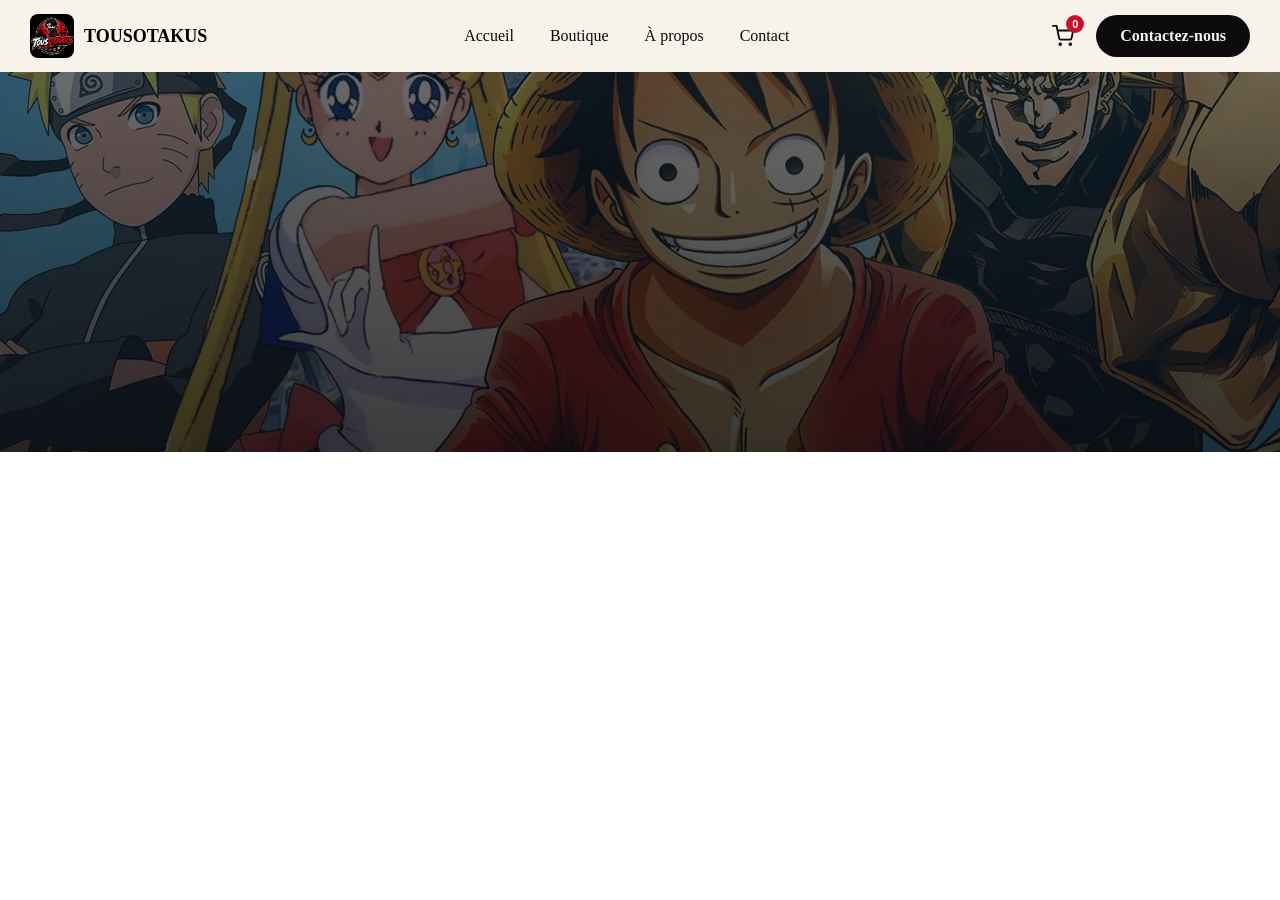
==== apropos.html @ 7cce3ccb "modifications sur les pages accueil, boutique et ajout d'effets sur toutes les pages" ====
<!DOCTYPE html>
<html lang="en">
<head>
    <meta charset="UTF-8">
    <meta name="viewport" content="width=device-width, initial-scale=1.0">
    <link rel="stylesheet" href="./styles/styles.css">
    <title>A propos</title>
</head>
<body>
    <header>
        <div class="nav-wrap">
            <div class="logo">
                <img src="./images/logo.jpeg " alt="TOUSOTAKUS" class="logo-img">
                <span class="logo-text">TOUSOTAKUS</span>
            </div>

            <nav>
                <ul>
                    <li><a href="./index.html">Accueil</a></li>
                    <li><a href="./boutique.html">Boutique</a></li>
                    <li><a href="./apropos.html">À propos</a></li>
                    <li><a href="./contact.html">Contact</a></li>
                </ul>
            </nav>

            <div class="nav-actions">
                <button class="cart-btn" onclick="toggleCart(true)">
                    <svg xmlns="http://www.w3.org/2000/svg" width="22" height="22" viewBox="0 0 24 24" fill="none" stroke="currentColor" stroke-width="2" stroke-linecap="round" stroke-linejoin="round">
                        <circle cx="9" cy="21" r="1"></circle>
                        <circle cx="20" cy="21" r="1"></circle>
                        <path d="M1 1h4l2.68 13.39a2 2 0 0 0 2 1.61h9.72a2 2 0 0 0 2-1.61L23 6H6"></path>
                    </svg>
                    <span class="cart-count">0</span>
                </button>
                <a href="#contact" class="cta-btn">Contactez-nous</a>
            </div>
            <!-- Panier -->
            <div class="overlay" id="overlay" onclick="toggleCart(false)"></div>
                <div class="cart-panel" id="cart-panel">
                    <div class="cart-head">
                        <h3>Ta sélection</h3>
                        <button class="cart-close" onclick="toggleCart(false)">✕</button>
                    </div>
                <div class="cart-items" id="cart-items"></div>
                <div class="cart-foot">
                    <div class="cart-total"><span>Total</span><span id="cart-total">0 FCFA</span></div>
                    <a class="btn" id="wa-checkout" href="#" target="_blank">Commander via WhatsApp</a>
                </div>
            </div>
        </div>
    </header>

    <!-- header-->
     <section class="page-hero" id="apropos-hero">
        <div class="page-hero-overlay"></div>
        <div class="page-hero-content reveal">
            <span class="page-hero-tag reveal-group">Notre Histoire</span>
            <h1>L'esprit TOUSOTAKUS</h1>
            <p>Une passion pour l'univers otaku, transformée en une sélection pensée pour les vrais fans.</p>
        </div>
    </section>


</body>
</html>
---- styles/styles.css ----
*{
    margin: 0;
    padding: 0;
    box-sizing: border-box;
}

header{
  position:sticky;
  top:0;
  z-index:100;
  background:#f7f3ea;      /* couleur de fond du header, ajuste si tu veux une autre teinte */
}

.nav-wrap{
  display:flex;
  align-items:center;
  justify-content:space-between;
  padding:14px 30px;
  
}

.logo{
  display:flex;
  align-items:center;
  gap:10px;
}
.logo-img{
  width:44px;
  height:44px;
  border-radius:8px;
  object-fit:cover;
}
.logo-text{
  font-weight:700;
  font-size:18px;
}

nav ul{
  list-style:none;
  display:flex;
  gap:36px;
}

nav a{
  position:relative;
  color:#0b0b0d;         /* couleur normale du texte */
  text-decoration:none;
  padding-bottom:4px;
  transition:color 0.25s ease;   /* pour que le changement de couleur soit fluide aussi */
}

nav a::after{
  content:'';
  position:absolute;
  left:0;
  bottom:0;
  height:2px;
  width:0;                       /* trait invisible au départ */
  background:#c8102e;            /* rouge */
  transition:width 0.25s ease;   /* c'est CETTE ligne qui fait "pousser" le trait */
}

nav a:hover{
  color:#c8102e;                 /* le texte devient rouge au survol */
}

nav a:hover::after{
  width:100%;                    /* le trait prend toute la largeur au survol */
}

.nav-actions{
  display:flex;
  align-items:center;
  gap:16px;         /* espace entre le panier et le bouton CTA */
}

.cart-btn{
  position:relative;
  background:none;
  border:none;
  cursor:pointer;
  padding:6px;
  color:#0b0b0d;              /* couleur de l'icône = couleur du texte normal */
  display:flex;
  align-items:center;
  transition:color 0.25s ease;
}
.cart-btn:hover{
  color:#c8102e;               /* même logique que le menu : rouge au survol */
}

.cart-count{
  position:absolute;
  top:-4px;
  right:-4px;
  background:#c8102e;      /* rouge, pour que le compteur ressorte bien */
  color:#f7f3ea;
  font-size:11px;
  font-weight:700;
  width:18px;
  height:18px;
  border-radius:50%;
  display:flex;
  align-items:center;
  justify-content:center;
}

/* panier */
.overlay{
  position:fixed; inset:0; background:rgba(11,11,13,0.6); z-index:200;
  opacity:0; pointer-events:none; transition:.25s;
}
.overlay.open{ opacity:1; pointer-events:auto; }

.cart-panel{
  position:fixed; top:0; right:0; height:100%; width:380px; max-width:90vw;
  background:#f7f3ea; z-index:201; border-left:3px solid #c8102e;
  transform:translateX(100%); transition:.3s; display:flex; flex-direction:column;
}
.cart-panel.open{ transform:translateX(0); }

.cart-head{
  padding:20px; border-bottom:2px solid #0b0b0d;
  display:flex; justify-content:space-between; align-items:center;
}
.cart-head h3{ font-family:'Anton', sans-serif; font-size:20px; }
.cart-close{ background:none; border:none; font-size:24px; cursor:pointer; }

.cart-items{ flex:1; overflow-y:auto; padding:14px 20px; }

.cart-item{
  display:flex; justify-content:space-between; align-items:center;
  padding:12px 0; border-bottom:1px solid #e4ddca; gap:10px;
}
.ci-name{ font-size:14px; font-weight:700; text-transform:uppercase; }
.ci-price{ font-family:'Space Mono', monospace; font-size:12px; color:#5a564c; }
.ci-qty{ display:flex; align-items:center; gap:8px; }
.ci-qty button{
  width:24px; height:24px; border:1px solid #0b0b0d; background:#f7f3ea; cursor:pointer;
}

.cart-empty{ text-align:center; color:#5a564c; padding:40px 10px; font-size:14px; }

.cart-foot{ padding:20px; border-top:2px solid #0b0b0d; }
.cart-total{
  display:flex; justify-content:space-between; font-family:'Space Mono', monospace;
  font-weight:700; margin-bottom:16px; font-size:16px;
}
.cart-foot .btn{
  width:100%; text-align:center; display:block;
  background:#c8102e; color:#f7f3ea; border:none; padding:14px; border-radius:30px;
  text-decoration:none; font-weight:700; text-transform:uppercase; font-size:13px;
  transition:background .25s;
}
.cart-foot .btn:hover{ background:#0b0b0d; }
.cart-foot .btn.disabled{ pointer-events:none; opacity:0.4; }

/* end panierv */

.cta-btn{
  background:#0b0b0d;
  color:#f7f3ea;
  padding:12px 24px;
  border-radius:30px;            /* pour la forme "pilule" comme ta référence */
  text-decoration:none;
  font-weight:600;
  transition:background 0.25s ease;
}
.cta-btn:hover{
  background:#c8102e;
}

/* hero */
.hero-slider{
  position:relative;
  height:600px;
  overflow:hidden;
}

.slide{
  position:absolute;
  inset:0;
  background-size:cover;
  background-position:center;
  display:flex;
  align-items:center;
  pointer-events:none;
  z-index:1;
  clip-path:polygon(0 0, 0 0, 0 100%, 0 100%);
  transition:clip-path 0.9s cubic-bezier(0.83, 0, 0.17, 1);
}

.slide.active{
  pointer-events:auto;
  z-index:2;
  clip-path:polygon(0 0, 100% 0, 100% 100%, 0 100%);
}

.slide-overlay{
  position:absolute;
  inset:0;
  background:linear-gradient(90deg, rgba(11,11,13,0.75) 0%, rgba(11,11,13,0.35) 60%, rgba(11,11,13,0.15) 100%);
  /* dégradé plus sombre à gauche (où est le texte) et plus léger à droite (pour voir l'image) */
}

.slide-content{
  position:relative;
  z-index:2;
  max-width:520px;
  padding:0 60px;
  color:#f7f3ea;                    /* texte blanc washi */
}

.slide-content h1{
  font-family:'Anton', sans-serif;
  font-size:clamp(38px, 6vw, 64px);
  margin-bottom:16px;
  text-transform:uppercase;
}

.slide-content p{
  font-size:16px;
  line-height:1.6;
  margin-bottom:28px;
  color:#e8e4d8;                    /* légèrement moins blanc pour hiérarchiser titre/texte */
}

.hero-btn{
  display:inline-block;
  border:2px solid #f7f3ea;
  color:#f7f3ea;
  background:transparent;
  padding:14px 30px;
  border-radius:30px;               /* pilule, comme ta référence */
  text-decoration:none;
  font-weight:700;
  text-transform:uppercase;
  font-size:13px;
  letter-spacing:1px;
  transition:background 0.3s ease, border-color 0.3s ease;
}

.hero-btn:hover{
  background:#c8102e;
  border-color:#c8102e;
}

.slide-dots{
  position:absolute;
  bottom:24px;
  left:60px;
  z-index:3;
  display:flex;
  gap:10px;
}

.dot{
  width:10px;
  height:10px;
  border-radius:50%;
  background:rgba(247,243,234,0.4);
  cursor:pointer;
  transition:background 0.3s ease, transform 0.3s ease;
}

.dot.active{
  background:#c8102e;
  transform:scale(1.3);
}

.hero-slider{
  position:relative;
  height:520px;
  overflow:hidden;
}

/* le flash rouge qui balaie au moment du changement */
.slash-flash{
  position:absolute;
  inset:0;
  z-index:5;
  background:linear-gradient(100deg, transparent 40%, #c8102e 50%, transparent 60%);
  transform:translateX(-100%);
  pointer-events:none;
  opacity:0;
}

.slash-flash.play{
  animation:slashMove 0.6s ease-out;
}

@keyframes slashMove{
  0%{ transform:translateX(-100%); opacity:1; }
  100%{ transform:translateX(100%); opacity:0; }
}

/* produits */
.shop-section{
  background:#f2efe6;              /* fond légèrement grisé/beige, distingue la section du blanc washi pur */
  padding:80px 40px;
}

.shop-header{
  text-align:center;
  margin-bottom:44px;
}

.shop-header h2{
  font-family:'Anton', sans-serif;
  font-size:clamp(32px, 5vw, 48px);
  text-transform:uppercase;
  color:#0b0b0d;
}

.product-grid{
  display:grid;
  grid-template-columns:repeat(4, 1fr);   /* 4 par ligne, donc 2 lignes pour 8 produits */
  gap:24px;
  max-width:1200px;
  margin:0 auto;
}

.product-card{
  background:#ffffff;
  border-radius:12px;
  overflow:hidden;
  box-shadow:0 2px 8px rgba(11,11,13,0.08);
  transition:box-shadow 0.3s ease;
}

.product-card:hover{
  box-shadow:0 8px 20px rgba(11,11,13,0.15);   /* légère ombre qui grandit au survol, effet "élévation" */
}

.product-img-wrap{
  overflow:hidden;                 /* indispensable : cache le débordement de l'image agrandie */
  aspect-ratio:1/1;
}

.product-img-wrap img{
  width:100%;
  height:100%;
  object-fit:cover;
  transition:transform 0.4s ease;
}

.product-card:hover .product-img-wrap img{
  transform:scale(1.08);           /* le zoom au survol que tu voulais */
}

.product-info{
  padding:18px 20px 22px;
}

.product-info h3{
  font-size:17px;
  font-weight:700;
  margin-bottom:6px;
  color:#0b0b0d;
}

.product-price{
  font-family:'Space Mono', monospace;
  font-weight:700;
  color:#0b0b0d;
  margin-bottom:8px;
}

.product-desc{
  font-size:13px;
  color:#6b675e;
  line-height:1.5;
  margin-bottom:16px;
}

.buy-btn{
  background:#c8102e;
  color:#f7f3ea;
  border:none;
  border-radius:30px;
  padding:11px 20px;
  font-weight:700;
  font-size:13px;
  cursor:pointer;
  transition:padding 0.3s ease, background 0.3s ease;   /* le "padding" qui change = l'élargissement */
}

.buy-btn:hover{
  padding:11px 32px;               /* le bouton s'élargit horizontalement au survol */
  background:#0b0b0d;              /* petit bonus : il s'assombrit aussi, pour renforcer l'effet interactif */
}

.shop-footer{
  text-align:center;
  margin-top:50px;
}

.see-all-btn{
  display:inline-flex;
  align-items:center;
  gap:8px;
  color:#0b0b0d;
  text-decoration:none;
  font-weight:700;
  text-transform:uppercase;
  font-size:14px;
  letter-spacing:1px;
  padding-bottom:4px;
  border-bottom:2px solid #0b0b0d;
  transition:color 0.3s ease, border-color 0.3s ease;
}

.see-all-btn:hover{
  color:#c8102e;
  border-color:#c8102e;
}

.arrow{
  display:inline-block;
  transition:transform 0.3s ease;   /* c'est cette ligne qui anime le déplacement de la flèche */
}

.see-all-btn:hover .arrow{
  transform:translateX(6px);        /* la flèche glisse vers la droite au survol */
}

@media(max-width:900px){
  .product-grid{
    grid-template-columns:repeat(2, 1fr);   /* passe à 2 par ligne sur mobile/tablette */
  }
}


/* a propos */
.about-section{
  background:#0b0b0d;
  padding:90px 40px;
}

.about-container{
  max-width:1100px;
  margin:0 auto;
  display:flex;
  align-items:center;
  gap:60px;
}

.about-img-wrap{
  flex:1;
  aspect-ratio:4/5;
  overflow:hidden;
  border-radius:12px;
}

.about-img-wrap img{
  width:100%;
  height:100%;
  object-fit:cover;
}

.about-text{
  flex:1;
}

.about-tag{
  font-family:'Space Mono', monospace;
  color:#c8102e;
  font-size:13px;
  letter-spacing:2px;
  text-transform:uppercase;
  display:block;
  margin-bottom:12px;
}

.about-text h2{
  font-family:'Anton', sans-serif;
  color:#f7f3ea;
  font-size:clamp(28px, 4vw, 42px);
  text-transform:uppercase;
  margin-bottom:20px;
}

.about-text p{
  color:#c9c3b3;
  font-size:15px;
  line-height:1.75;
  margin-bottom:28px;
}

.about-btn{
  display:inline-block;
  background:#c8102e;
  color:#f7f3ea;
  border:2px solid #c8102e;
  padding:13px 28px;
  border-radius:30px;
  text-decoration:none;
  font-weight:700;
  font-size:13px;
  text-transform:uppercase;
  letter-spacing:1px;
  transition:background 0.3s ease, color 0.3s ease;
}

.about-btn:hover{
  background:transparent;
  color:#c8102e;
}

.about-socials{
  display:flex;
  gap:20px;
  margin-top:36px;
  padding-top:28px;
  border-top:1px solid rgba(247,243,234,0.15);
}

@media(max-width:800px){
  .about-container{
    flex-direction:column;      /* passe en colonne (photo au-dessus, texte en dessous) sur mobile */
  }
}



/* packs cadeaux */
.packs-section{
    background:radial-gradient(circle at 25% 15%, #1c0a0d 0%, #0b0b0d 55%);
    padding:90px 0;
    overflow:hidden;             /* indispensable pour cacher le débordement du défilement */
    /* border-top:1px solid rgba(200,16,46,0.35); */
}

.packs-header{
  text-align:center;
  margin-bottom:50px;
  padding:0 40px;
}

.packs-tag{
  font-family:'Space Mono', monospace;
  color:#c8102e;
  font-size:13px;
  letter-spacing:2px;
  text-transform:uppercase;
  display:block;
  margin-bottom:10px;
}

.packs-header h2{
  font-family:'Anton', sans-serif;
  color:#f7f3ea;
  font-size:clamp(32px, 5vw, 48px);
  text-transform:uppercase;
}

.packs-track-wrap{
  width:100%;
  overflow:hidden;
}

.packs-track{
  display:flex;
  gap:26px;
  width:max-content;           /* laisse la piste s'étendre sur toute la largeur du contenu, sans retour à la ligne */
  animation:scrollPacks 25s linear infinite;
}

.packs-track:hover{
  animation-play-state:paused;  /* LA ligne qui arrête le défilement au survol */
}

@keyframes scrollPacks{
  0%{ transform:translateX(0); }
  100%{ transform:translateX(-50%); }   /* -50% car le contenu est dupliqué x2 : à mi-chemin, on est revenu visuellement au début */
}

.pack-card{
  position:relative;
  flex:0 0 300px;               /* largeur fixe, ne rétrécit jamais */
  background:#161616;
  border:2px solid #2a2a2a;
  border-radius:14px;
  overflow:hidden;
  transition:border-color 0.4s ease, box-shadow 0.4s ease, transform 0.4s ease;
}

.pack-card:hover{
  border-color:#c8102e;
  box-shadow:0 0 24px rgba(200,16,46,0.45);   /* l'effet "glow" rouge au survol */
  transform:translateY(-6px);                  /* la carte se soulève légèrement */
}

.pack-ribbon{
  position:absolute;
  top:14px;
  right:-32px;
  background:#c8102e;
  color:#f7f3ea;
  font-size:11px;
  font-weight:700;
  text-transform:uppercase;
  letter-spacing:1px;
  padding:5px 40px;
  transform:rotate(40deg);      /* effet ruban en diagonale, façon étiquette cadeau */
  z-index:2;
}

.pack-img-wrap{
  aspect-ratio:4/3;
  overflow:hidden;
}

.pack-img-wrap img{
  width:100%;
  height:100%;
  object-fit:cover;
  transition:transform 0.5s ease;
}

.pack-card:hover .pack-img-wrap img{
  transform:scale(1.05);
}

.pack-info{
  padding:20px;
}

.pack-info h3{
  color:#f7f3ea;
  font-size:18px;
  font-weight:700;
  margin-bottom:12px;
  text-transform:uppercase;
}

.pack-contents{
  list-style:none;
  margin-bottom:16px;
}

.pack-contents li{
  color:#a8a49a;
  font-size:13px;
  padding-left:16px;
  position:relative;
  margin-bottom:5px;
}

.pack-contents li::before{
  content:'✦';                  /* petite étoile au lieu d'une puce classique, plus "cadeau/anime" */
  position:absolute;
  left:0;
  color:#c8102e;
  font-size:11px;
}

.pack-price{
  font-family:'Space Mono', monospace;
  color:#f7f3ea;
  font-weight:700;
  font-size:16px;
  margin-bottom:16px;
}

.pack-btn{
  width:100%;
  background:transparent;
  border:2px solid #c8102e;
  color:#c8102e;
  padding:11px;
  border-radius:30px;
  font-weight:700;
  font-size:13px;
  text-transform:uppercase;
  cursor:pointer;
  transition:background 0.3s ease, color 0.3s ease;
}

.pack-btn:hover{
  background:#c8102e;
  color:#f7f3ea;
}

.packs-footer{
  text-align:center;
  margin-top:50px;
}

.packs-footer .see-all-btn{
  color:#f7f3ea;                    /* blanc au lieu de noir, pour être visible sur fond sombre */
  border-bottom:2px solid #f7f3ea;
}

.packs-footer .see-all-btn:hover{
  color:#c8102e;
  border-color:#c8102e;
}



/* communauté */
.community-section{
  background:#f7f3ea;
  padding:90px 40px;
}

.community-container{
  max-width:1100px;
  margin:0 auto;
  display:flex;
  align-items:center;
  gap:60px;
}

.community-text{
  flex:1;
}

.community-tag{
  font-family:'Space Mono', monospace;
  color:#c8102e;
  font-size:13px;
  letter-spacing:2px;
  text-transform:uppercase;
  display:block;
  margin-bottom:12px;
}

.community-text h2{
  font-family:'Anton', sans-serif;
  color:#0b0b0d;
  font-size:clamp(28px, 4vw, 42px);
  text-transform:uppercase;
  margin-bottom:20px;
}

.community-text p{
  color:#5a564c;
  font-size:15px;
  line-height:1.75;
  margin-bottom:28px;
}

.community-btn{
  display:inline-block;
  background:#0b0b0d;
  color:#f7f3ea;
  border:2px solid #0b0b0d;
  padding:13px 28px;
  border-radius:30px;
  text-decoration:none;
  font-weight:700;
  font-size:13px;
  text-transform:uppercase;
  letter-spacing:1px;
  transition:background 0.3s ease, color 0.3s ease, border-color 0.3s ease;
}

.community-btn:hover{
  background:#c8102e;
  border-color:#c8102e;
}

.community-img-wrap{
  flex:1;
  aspect-ratio:4/5;
  overflow:hidden;
  border-radius:12px;
}

.community-img-wrap img{
  width:100%;
  height:100%;
  object-fit:cover;
}

@media(max-width:800px){
  .community-container{
    flex-direction:column-reverse;   /* sur mobile : texte d'abord, image en dessous (plus naturel à lire) */
  }
}

/* pourquoi */
.why-section{
  background:#eeeae0;         /* gris clair légèrement teinté washi, comme ta référence */
  padding:90px 40px;
}

.why-header{
  text-align:center;
  margin-bottom:50px;
}

.why-header h2{
  font-family:'Anton', sans-serif;
  color:#0b0b0d;
  font-size:clamp(32px, 5vw, 48px);
  text-transform:uppercase;
}

.why-grid{
  max-width:1100px;
  margin:0 auto;
  display:grid;
  grid-template-columns:repeat(3, 1fr);
  gap:24px;
}

.why-card{
  background:#ffffff;
  border-radius:14px;
  padding:32px 26px;
  text-align:center;
  box-shadow:0 2px 10px rgba(11,11,13,0.06);
  transition:transform 0.35s ease, box-shadow 0.35s ease;
}

.why-card:hover{
  transform:translateY(-8px);
  box-shadow:0 14px 28px rgba(200,16,46,0.15);
}

.why-title{
  color:#0b0b0d;
  font-size:15px;
  font-weight:600;
  line-height:1.5;
  margin-bottom:24px;
  min-height:48px;              /* pour que les cartes restent alignées même si les titres font 1 ou 2 lignes */
}

.why-icon-wrap{
  width:60px;
  height:60px;
  background:#c8102e;
  border-radius:50%;
  display:flex;
  align-items:center;
  justify-content:center;
  color:#f7f3ea;
  margin:0 auto 18px;
  transition:transform 0.4s ease, background 0.4s ease;
}

.why-card:hover .why-icon-wrap{
  transform:rotate(360deg) scale(1.1);   /* petite rotation ludique au survol, cohérent avec le côté "fun" du site */
  background:#0b0b0d;
}

.why-label{
  color:#0b0b0d;
  font-weight:700;
  font-size:14px;
  text-transform:uppercase;
  letter-spacing:0.5px;
}

@media(max-width:800px){
  .why-grid{
    grid-template-columns:repeat(2, 1fr);   /* 2 par ligne sur tablette/mobile plutôt que 3 qui serait trop serré */
  }
}

@media(max-width:520px){
  .why-grid{
    grid-template-columns:1fr;              /* 1 par ligne sur petit mobile */
  }
}

/* faq */
.faq-section{
  background:#f7f3ea;
  padding:90px 40px;
}

.faq-header{
  text-align:center;
  margin-bottom:44px;
}

.faq-header h2{
  font-family:'Anton', sans-serif;
  color:#0b0b0d;
  font-size:clamp(32px, 5vw, 48px);
  text-transform:uppercase;
}

.faq-list{
  max-width:760px;
  margin:0 auto;
  display:flex;
  flex-direction:column;
  gap:14px;
}

.faq-item{
  background:#ffffff;
  border:2px solid transparent;
  border-radius:14px;
  overflow:hidden;
  transition:border-color 0.3s ease, box-shadow 0.3s ease;
}

.faq-item.active{
  border-color:#c8102e;                        /* la carte ouverte se distingue par une bordure rouge */
  box-shadow:0 8px 20px rgba(200,16,46,0.12);
}

.faq-question{
  width:100%;
  background:none;
  border:none;
  text-align:left;
  padding:22px 26px;
  font-size:16px;
  font-weight:700;
  color:#0b0b0d;
  cursor:pointer;
  display:flex;
  justify-content:space-between;
  align-items:center;
  gap:16px;
  transition:color 0.3s ease;
}

.faq-item.active .faq-question{
  color:#c8102e;                                /* la question ouverte passe en rouge */
}

.faq-chevron{
  flex-shrink:0;
  display:flex;
  color:#0b0b0d;
  transition:transform 0.35s ease, color 0.35s ease;
}

.faq-item.active .faq-chevron{
  transform:rotate(180deg);                     /* la flèche se retourne, comme dans ta référence */
  color:#c8102e;
}

.faq-answer{
  max-height:0;
  overflow:hidden;
  transition:max-height 0.4s ease, padding 0.4s ease;
  padding:0 26px;
}

.faq-item.active .faq-answer{
  max-height:200px;                             /* assez grand pour contenir le texte, c'est ce qui anime l'ouverture */
  padding:0 26px 22px;
}

.faq-answer p{
  color:#5a564c;
  font-size:14px;
  line-height:1.7;
}

/* ===== STATS ===== */
.stats-section{
  background:#0b0b0d;
  padding:80px 40px;
}

.stats-grid{
  max-width:900px;
  margin:0 auto;
  display:grid;
  grid-template-columns:repeat(3, 1fr);
  gap:30px;
  text-align:center;
}

.stat-number{
  font-family:'Anton', sans-serif;
  color:#c8102e;
  font-size:clamp(40px, 6vw, 64px);
  line-height:1;
  margin-bottom:10px;
}

.stat-label{
  color:#c9c3b3;
  font-size:14px;
  text-transform:uppercase;
  letter-spacing:1px;
}

/* ===== CTA FINAL ===== */
.final-cta{
  background:#c8102e;
  padding:60px 40px;
  text-align:center;
}

.final-cta p{
  color:#f7f3ea;
  font-size:20px;
  font-weight:600;
  margin-bottom:22px;
}

.final-cta-btn{
  display:inline-block;
  background:#0b0b0d;
  color:#f7f3ea;
  padding:14px 34px;
  border-radius:30px;
  text-decoration:none;
  font-weight:700;
  text-transform:uppercase;
  font-size:13px;
  letter-spacing:1px;
  border:2px solid #0b0b0d;
  transition:background 0.3s ease, color 0.3s ease;
}

.final-cta-btn:hover{
  background:transparent;
  color:#0b0b0d;
}

/* ===== FOOTER ===== */
.site-footer{
  background:#0b0b0d;
  padding:60px 40px 0;
}

.footer-top{
  max-width:1100px;
  margin:0 auto;
  display:grid;
  grid-template-columns:2fr 1fr 1fr;
  gap:40px;
  padding-bottom:40px;
  border-bottom:1px solid rgba(247,243,234,0.12);
}

.footer-logo{
  display:flex;
  align-items:center;
  gap:10px;
  margin-bottom:14px;
}

.footer-logo img{
  width:36px;
  height:36px;
  border-radius:8px;
  object-fit:cover;
}

.footer-logo span{
  color:#f7f3ea;
  font-weight:700;
  font-size:16px;
}

.footer-brand p{
  color:#a8a49a;
  font-size:13px;
  line-height:1.6;
  max-width:280px;
}

.footer-links h4,
.footer-socials h4{
  color:#f7f3ea;
  font-size:13px;
  text-transform:uppercase;
  letter-spacing:1px;
  margin-bottom:16px;
}

.footer-links a,
.footer-socials a{
  display:block;
  color:#a8a49a;
  text-decoration:none;
  font-size:14px;
  margin-bottom:12px;
  transition:color 0.25s ease;
}

.footer-links a:hover,
.footer-socials a:hover{
  color:#c8102e;
}

.footer-bottom{
  max-width:1100px;
  margin:0 auto;
  padding:24px 0;
  text-align:center;
}

.footer-bottom p{
  color:#6b675e;
  font-size:12px;
}

@media(max-width:800px){
  .stats-grid{
    grid-template-columns:1fr;
    gap:40px;
  }
  .footer-top{
    grid-template-columns:1fr;
  }
}

/* bouton whatsapp */
.whatsapp-float{
  position:fixed;
  bottom:26px;
  right:26px;
  width:58px;
  height:58px;
  background:#25D366;              /* vert WhatsApp officiel */
  color:#ffffff;
  border-radius:50%;
  display:flex;
  align-items:center;
  justify-content:center;
  box-shadow:0 4px 16px rgba(11,11,13,0.3);
  z-index:999;
  animation:pulse 2.5s infinite;
  transition:transform 0.25s ease, background 0.25s ease;
}

.whatsapp-float:hover{
  transform:scale(1.08);
  background:#1DA851;              /* vert légèrement plus foncé au survol */
}

@keyframes pulse{
  0%{ box-shadow:0 4px 16px rgba(37,211,102,0.3), 0 0 0 0 rgba(37,211,102,0.5); }
  70%{ box-shadow:0 4px 16px rgba(37,211,102,0.3), 0 0 0 14px rgba(37,211,102,0); }
  100%{ box-shadow:0 4px 16px rgba(37,211,102,0.3), 0 0 0 0 rgba(37,211,102,0); }
}

@media(max-width:600px){
  .whatsapp-float{
    width:52px;
    height:52px;
    bottom:18px;
    right:18px;
  }
}



/* --------------------------- BOUTIQUE -----------------------------------*/
.boutique-page{
  background:#f2efe6;
  padding:60px 40px 100px;
}

.boutique-header{
  max-width:600px;
  margin:0 auto 50px;
  text-align:center;
}

.boutique-header h1{
  font-family:'Anton', sans-serif;
  color:#0b0b0d;
  font-size:clamp(32px, 5vw, 48px);
  text-transform:uppercase;
  margin-bottom:14px;
}

.boutique-header p{
  color:#5a564c;
  font-size:15px;
  line-height:1.6;
}

.boutique-layout{
  max-width:1300px;
  margin:0 auto;
  display:flex;
  gap:40px;
  align-items:flex-start;
}

/* ===== SIDEBAR FILTRES ===== */
.filters-sidebar{
  flex:0 0 220px;
  position:sticky;
  top:100px;              /* reste visible en scrollant, juste sous le header du site */
  background:#ffffff;
  border-radius:14px;
  padding:26px 20px;
}

.filters-sidebar h4{
  color:#0b0b0d;
  font-size:13px;
  text-transform:uppercase;
  letter-spacing:1px;
  margin-bottom:18px;
}

.filter-list{
  list-style:none;
  display:flex;
  flex-direction:column;
  gap:6px;
}

.filter-btn{
  width:100%;
  text-align:left;
  background:none;
  border:none;
  padding:11px 14px;
  border-radius:8px;
  font-size:14px;
  font-weight:600;
  color:#5a564c;
  cursor:pointer;
  transition:background 0.25s ease, color 0.25s ease;
}

.filter-btn:hover{
  background:#f2efe6;
  color:#0b0b0d;
}

.filter-btn.active{
  background:#c8102e;
  color:#f7f3ea;
}

/* ===== CONTENU PRODUITS ===== */
.boutique-content{
  flex:1;
}

.load-more-wrap{
  text-align:center;
  margin-top:40px;
}

.load-more-btn{
  background:transparent;
  border:2px solid #0b0b0d;
  color:#0b0b0d;
  padding:13px 36px;
  border-radius:30px;
  font-weight:700;
  font-size:13px;
  text-transform:uppercase;
  letter-spacing:1px;
  cursor:pointer;
  transition:background 0.3s ease, color 0.3s ease;
}

.load-more-btn:hover{
  background:#0b0b0d;
  color:#f7f3ea;
}

.load-more-btn.hidden{
  display:none;               /* caché quand tous les produits sont déjà affichés */
}

@media(max-width:900px){
  .boutique-layout{
    flex-direction:column;
  }
  .filters-sidebar{
    position:static;
    width:100%;
    flex:1;
  }
  .filter-list{
    flex-direction:row;
    flex-wrap:wrap;
  }
  .filter-btn{
    width:auto;
  }
}

/* badge */
.product-img-wrap{
  position:relative;      /* pour positionner le badge par-dessus l'image */
}

.status-badge{
  position:absolute;
  top:10px;
  left:10px;
  padding:5px 12px;
  border-radius:20px;
  font-size:11px;
  font-weight:700;
  text-transform:uppercase;
  letter-spacing:0.5px;
  z-index:2;
}

.status-disponible{
  background:#1DA851;
  color:#ffffff;
}

.status-sur-commande{
  background:#e0a800;
  color:#ffffff;
}

.status-rupture{
  background:#6b675e;
  color:#ffffff;
}

.buy-btn.disabled{
  background:#d8d3c6;
  color:#8a857a;
  cursor:not-allowed;
}

.buy-btn.disabled:hover{
  padding:11px 20px;      /* annule l'effet d'élargissement au survol pour un bouton désactivé */
  background:#d8d3c6;
}


/* promo */
.promo-banner{
    position:relative;
    background-image:url('../images/promo-bg.jpg');
    background-size:cover;
    background-position:center;
    padding:120px 40px;
    text-align:center;
    overflow:hidden;
}

.promo-overlay{
  position:absolute;
  inset:0;
  background:linear-gradient(180deg, rgba(11,11,13,0.75) 0%, rgba(11,11,13,0.55) 100%);
  /* assombrit l'image pour que le texte blanc reste lisible, peu importe la photo utilisée */
}

.promo-content{
  position:relative;
  z-index:2;
  max-width:600px;
  margin:0 auto;
}

.promo-eyebrow{
  color:#e8e4d8;
  font-size:14px;
  margin-bottom:14px;
}

.promo-content h2{
  font-family:'Anton', sans-serif;
  color:#f7f3ea;
  font-size:clamp(28px, 5vw, 44px);
  text-transform:uppercase;
  line-height:1.1;
}

/* packs */
.packs-page{
  background:radial-gradient(circle at 25% 15%, #1c0a0d 0%, #0b0b0d 55%);
  padding:80px 40px 100px;
}

.packs-page-header{
  max-width:600px;
  margin:0 auto 50px;
  text-align:center;
}

.packs-page-header h2{
  font-family:'Anton', sans-serif;
  color:#f7f3ea;
  font-size:clamp(32px, 5vw, 48px);
  text-transform:uppercase;
  margin-bottom:16px;
}

.packs-page-header p{
  color:#c9c3b3;
  font-size:15px;
  line-height:1.6;
}

.packs-grid{
  max-width:1200px;
  margin:0 auto;
  display:grid;
  grid-template-columns:repeat(3, 1fr);
  gap:26px;
}

.packs-page .load-more-btn{
  border-color:#f7f3ea;
  color:#f7f3ea;
}

.packs-page .load-more-btn:hover{
  background:#f7f3ea;
  color:#0b0b0d;
}

@media(max-width:900px){
  .packs-grid{
    grid-template-columns:repeat(2, 1fr);
  }
}

@media(max-width:600px){
  .packs-grid{
    grid-template-columns:1fr;
  }
}

/* avis */
.reviews-section{
  background:#f2efe6;
  padding:80px 40px;
}

.reviews-header{
  text-align:center;
  margin-bottom:44px;
}

.reviews-header h2{
  font-family:'Anton', sans-serif;
  color:#0b0b0d;
  font-size:clamp(32px, 5vw, 48px);
  text-transform:uppercase;
}

.reviews-grid{
  max-width:1100px;
  margin:0 auto;
  display:grid;
  grid-template-columns:repeat(3, 1fr);
  gap:22px;
}

.review-card{
  background:#ffffff;
  border-radius:14px;
  padding:28px 24px;
  text-align:left;
  box-shadow:0 2px 10px rgba(11,11,13,0.06);
  transition:transform 0.3s ease, box-shadow 0.3s ease;
}

.review-card:hover{
  transform:translateY(-6px);
  box-shadow:0 12px 24px rgba(200,16,46,0.12);
}

.review-text{
  color:#c8102e;
  font-size:15px;
  font-weight:600;
  line-height:1.5;
  margin-bottom:26px;
  min-height:48px;         /* garde les cartes alignées même si le texte fait 1 ou 2 lignes */
}

.review-avatar{
  width:52px;
  height:52px;
  background:#0b0b0d;
  color:#f7f3ea;
  border-radius:50%;
  display:flex;
  align-items:center;
  justify-content:center;
  font-family:'Anton', sans-serif;
  font-size:18px;
  margin-bottom:14px;
}

.review-name{
  color:#0b0b0d;
  font-weight:700;
  font-size:14px;
}

@media(max-width:900px){
  .reviews-grid{
    grid-template-columns:repeat(2, 1fr);
  }
}

@media(max-width:600px){
  .reviews-grid{
    grid-template-columns:1fr;
  }
}

/* -----------------------A propos -------------------*/
.page-hero{
  position:relative;
  height:380px;
  background-image:url('../images/apropos-hero.jpg');
  background-size:cover;
  background-position:center;
  display:flex;
  align-items:center;
  justify-content:center;
  overflow:hidden;
}

.page-hero-overlay{
  position:absolute;
  inset:0;
  background:linear-gradient(180deg, rgba(11,11,13,0.6) 0%, rgba(11,11,13,0.8) 100%);
}

.page-hero-content{
  position:relative;
  z-index:2;
  max-width:600px;
  text-align:center;
  padding:0 20px;
}

.page-hero-tag{
  font-family:'Space Mono', monospace;
  color:#c8102e;
  font-size:13px;
  letter-spacing:2px;
  text-transform:uppercase;
  display:block;
  margin-bottom:14px;
}

.page-hero-content h1{
  font-family:'Anton', sans-serif;
  color:#f7f3ea;
  font-size:clamp(36px, 6vw, 56px);
  text-transform:uppercase;
  margin-bottom:16px;
  line-height:1;
}

.page-hero-content p{
  color:#e8e4d8;
  font-size:15px;
  line-height:1.6;
}

/* active bouton */
nav a.active{
  color:#c8102e;
}

nav a.active::after{
  width:100%;
}

/* animation d'apparution au scroll */
.reveal{
  opacity:0;
  transform:translateY(40px);
  transition:opacity 0.8s ease, transform 0.8s ease;
}

.reveal.visible{
  opacity:1;
  transform:translateY(0);
}

.reveal-group > *{
  opacity:0;
  transform:translateY(30px);
  transition:opacity 0.6s ease, transform 0.6s ease;
}

.reveal-group > *.visible{
  opacity:1;
  transform:translateY(0);
}
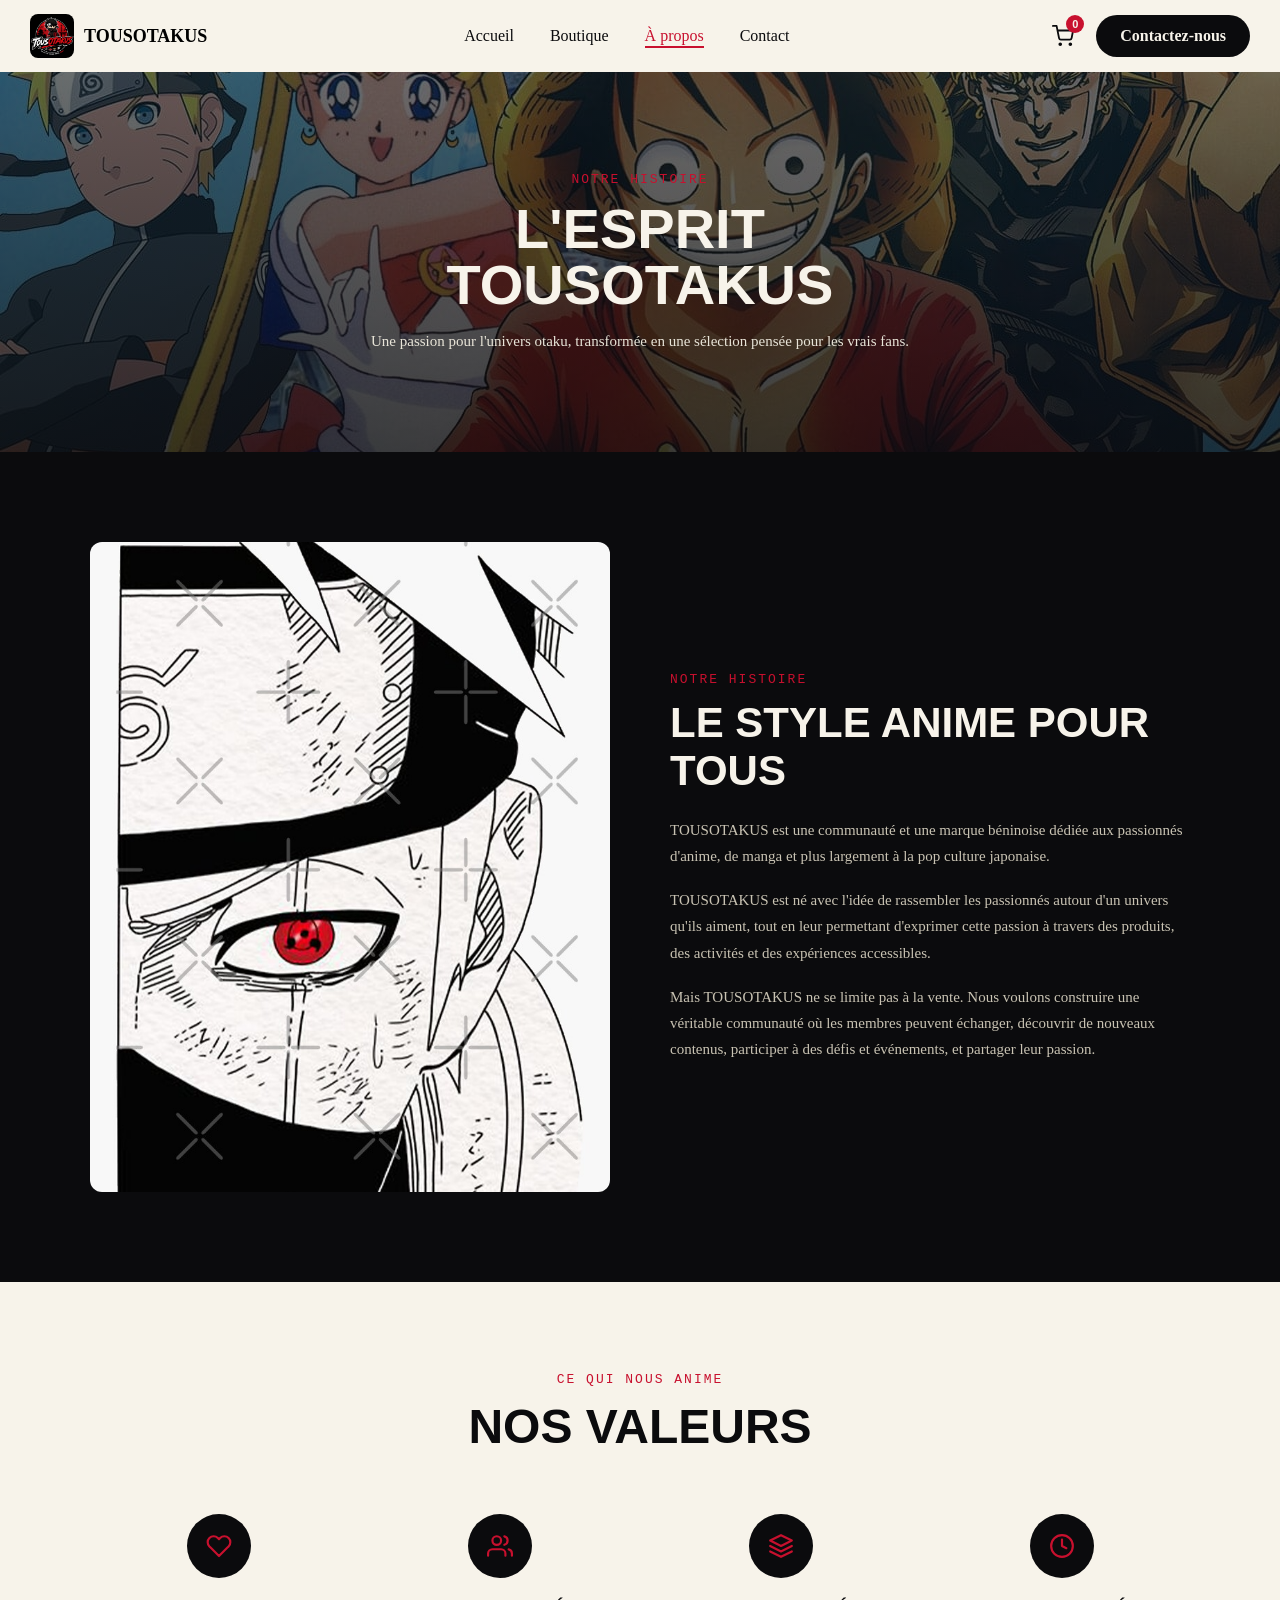
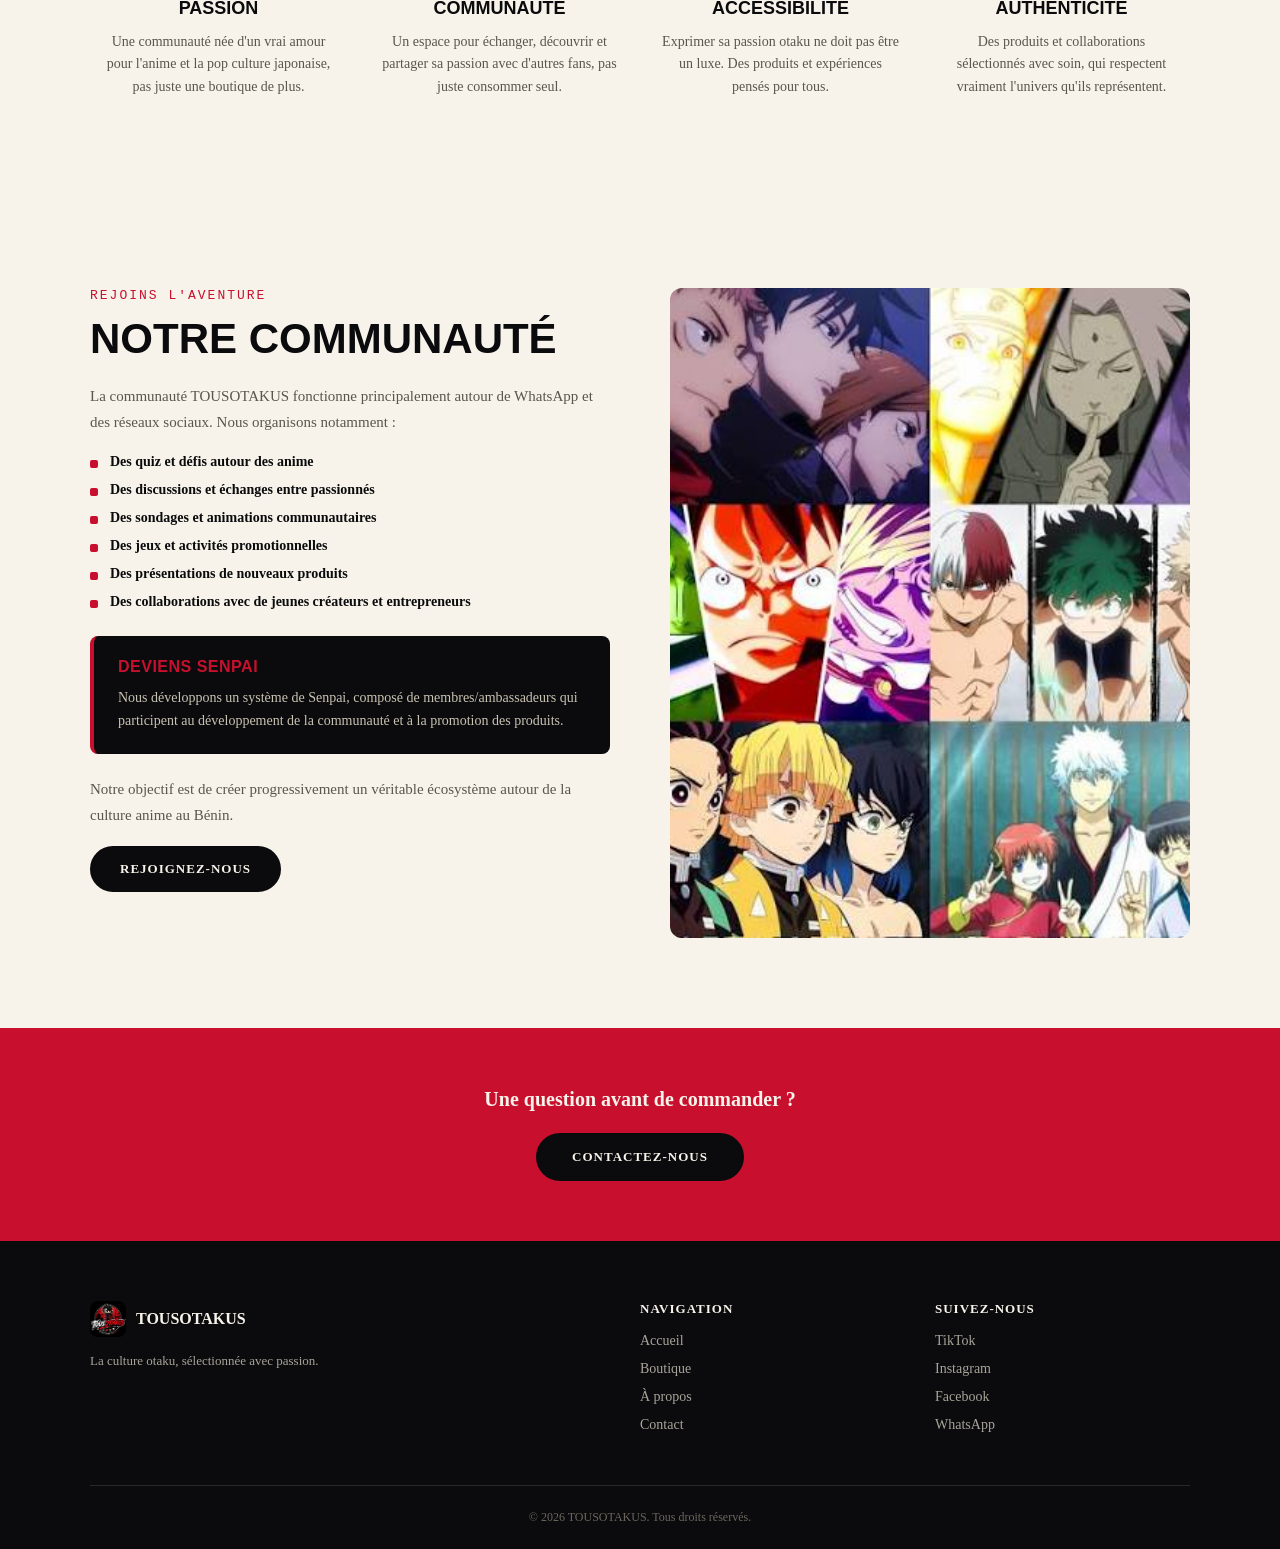
==== commit a31b93d3: "realisation de la page a propos" ====
--- a/apropos.html
+++ b/apropos.html
@@ -18,7 +18,7 @@
                 <ul>
                     <li><a href="./index.html">Accueil</a></li>
                     <li><a href="./boutique.html">Boutique</a></li>
-                    <li><a href="./apropos.html">À propos</a></li>
+                    <li><a href="./apropos.html" class="active">À propos</a></li>
                     <li><a href="./contact.html">Contact</a></li>
                 </ul>
             </nav>
@@ -53,13 +53,145 @@
     <!-- header-->
      <section class="page-hero" id="apropos-hero">
         <div class="page-hero-overlay"></div>
-        <div class="page-hero-content reveal">
-            <span class="page-hero-tag reveal-group">Notre Histoire</span>
+        <div class="page-hero-content">
+            <span class="page-hero-tag">Notre Histoire</span>
             <h1>L'esprit TOUSOTAKUS</h1>
             <p>Une passion pour l'univers otaku, transformée en une sélection pensée pour les vrais fans.</p>
         </div>
     </section>
 
+    <!--recit-->
+    <section class="story-section">
+        <div class="story-container">
+            <div class="story-img-wrap">
+                <img src="images/apropos.jpg" alt="TOUSOTAKUS">
+            </div>
+
+            <div class="story-text">
+                <span class="story-tag">Notre Histoire</span>
+                <h2>Le Style Anime Pour Tous</h2>
+                <p>TOUSOTAKUS est une communauté et une marque béninoise dédiée aux passionnés d'anime, de manga et plus largement à la pop culture japonaise.</p>
+                <p>TOUSOTAKUS est né avec l'idée de rassembler les passionnés autour d'un univers qu'ils aiment, tout en leur permettant d'exprimer cette passion à travers des produits, des activités et des expériences accessibles.</p>
+                <p>Mais TOUSOTAKUS ne se limite pas à la vente. Nous voulons construire une véritable communauté où les membres peuvent échanger, découvrir de nouveaux contenus, participer à des défis et événements, et partager leur passion.</p>
+            </div>
+        </div>
+    </section>
+
+    <!--ce qui nous anime-->
+    <section class="values-section">
+        <div class="values-header">
+            <span class="values-tag">Ce Qui Nous Anime</span>
+            <h2>Nos Valeurs</h2>
+        </div>
+
+        <div class="values-grid">
+            <div class="value-card">
+                <div class="value-icon-wrap">
+                    <svg xmlns="http://www.w3.org/2000/svg" width="26" height="26" viewBox="0 0 24 24" fill="none" stroke="currentColor" stroke-width="2" stroke-linecap="round" stroke-linejoin="round"><path d="M20.84 4.61a5.5 5.5 0 0 0-7.78 0L12 5.67l-1.06-1.06a5.5 5.5 0 0 0-7.78 7.78l1.06 1.06L12 21.23l7.78-7.78 1.06-1.06a5.5 5.5 0 0 0 0-7.78z"></path></svg>
+                </div>
+                <h3>Passion</h3>
+                <p>Une communauté née d'un vrai amour pour l'anime et la pop culture japonaise, pas juste une boutique de plus.</p>
+            </div>
+
+            <div class="value-card">
+                <div class="value-icon-wrap">
+                    <svg xmlns="http://www.w3.org/2000/svg" width="26" height="26" viewBox="0 0 24 24" fill="none" stroke="currentColor" stroke-width="2" stroke-linecap="round" stroke-linejoin="round"><path d="M17 21v-2a4 4 0 0 0-4-4H5a4 4 0 0 0-4 4v2"></path><circle cx="9" cy="7" r="4"></circle><path d="M23 21v-2a4 4 0 0 0-3-3.87"></path><path d="M16 3.13a4 4 0 0 1 0 7.75"></path></svg>
+                </div>
+                <h3>Communauté</h3>
+                <p>Un espace pour échanger, découvrir et partager sa passion avec d'autres fans, pas juste consommer seul.</p>
+            </div>
+
+            <div class="value-card">
+                <div class="value-icon-wrap">
+                    <svg xmlns="http://www.w3.org/2000/svg" width="26" height="26" viewBox="0 0 24 24" fill="none" stroke="currentColor" stroke-width="2" stroke-linecap="round" stroke-linejoin="round"><path d="M12 2L2 7l10 5 10-5-10-5z"></path><path d="M2 17l10 5 10-5"></path><path d="M2 12l10 5 10-5"></path></svg>
+                </div>
+                <h3>Accessibilité</h3>
+                <p>Exprimer sa passion otaku ne doit pas être un luxe. Des produits et expériences pensés pour tous.</p>
+            </div>
+
+            <div class="value-card">
+                <div class="value-icon-wrap">
+                    <svg xmlns="http://www.w3.org/2000/svg" width="26" height="26" viewBox="0 0 24 24" fill="none" stroke="currentColor" stroke-width="2" stroke-linecap="round" stroke-linejoin="round"><circle cx="12" cy="12" r="10"></circle><path d="M12 6v6l4 2"></path></svg>
+                </div>
+                <h3>Authenticité</h3>
+                <p>Des produits et collaborations sélectionnés avec soin, qui respectent vraiment l'univers qu'ils représentent.</p>
+            </div>
+        </div>
+    </section>
+
+    <!--communauté-->
+    <section class="community-detail-section" id="communaute">
+        <div class="community-detail-container">
+            <div class="community-detail-text">
+                <span class="community-tag">Rejoins l'aventure</span>
+                <h2>Notre Communauté</h2>
+
+                <p>La communauté TOUSOTAKUS fonctionne principalement autour de WhatsApp et des réseaux sociaux. Nous organisons notamment :</p>
+
+                <ul class="community-features">
+                    <li>Des quiz et défis autour des anime</li>
+                    <li>Des discussions et échanges entre passionnés</li>
+                    <li>Des sondages et animations communautaires</li>
+                    <li>Des jeux et activités promotionnelles</li>
+                    <li>Des présentations de nouveaux produits</li>
+                    <li>Des collaborations avec de jeunes créateurs et entrepreneurs</li>
+                </ul>
+
+                <div class="senpai-box">
+                    <h4>Deviens Senpai</h4>
+                    <p>Nous développons un système de Senpai, composé de membres/ambassadeurs qui participent au développement de la communauté et à la promotion des produits.</p>
+                </div>
+
+                <p>Notre objectif est de créer progressivement un véritable écosystème autour de la culture anime au Bénin.</p>
+
+                <a href="https://wa.me/22900000000" target="_blank" class="community-btn">Rejoignez-nous</a>
+            </div>
+
+            <div class="community-detail-img-wrap">
+                <img src="images/communaute.jpg" alt="Communauté TOUSOTAKUS">
+            </div>
+        </div>
+    </section>
+
+        <!--CTA-->
+    <section class="final-cta">
+        <p>Une question avant de commander ?</p>
+        <a href="https://wa.me/22900000000" target="_blank" class="final-cta-btn">Contactez-nous</a>
+    </section>
+
+    <!--footer-->
+    <footer class="site-footer">
+        <div class="footer-top">
+            <div class="footer-brand">
+                <div class="footer-logo">
+                    <img src="images/logo.jpeg" alt="TOUSOTAKUS">
+                    <span>TOUSOTAKUS</span>
+                </div>
+                <p>La culture otaku, sélectionnée avec passion.</p>
+            </div>
+
+            <div class="footer-links">
+                <h4>Navigation</h4>
+                <a href="index.html">Accueil</a>
+                <a href="boutique.html">Boutique</a>
+                <a href="apropos.html">À propos</a>
+                <a href="contact.html">Contact</a>
+            </div>
+
+            <div class="footer-socials">
+                <h4>Suivez-nous</h4>
+                <a href="#" target="_blank">TikTok</a>
+                <a href="#" target="_blank">Instagram</a>
+                <a href="#" target="_blank">Facebook</a>
+                <a href="https://wa.me/22900000000" target="_blank">WhatsApp</a>
+            </div>
+        </div>
+
+        <div class="footer-bottom">
+            <p>© 2026 TOUSOTAKUS. Tous droits réservés.</p>
+        </div>
+    </footer>
+
 
 </body>
 </html>
--- a/styles/styles.css
+++ b/styles/styles.css
@@ -1589,4 +1589,279 @@
 .reveal-group > *.visible{
   opacity:1;
   transform:translateY(0);
+}
+
+/* recit */
+.story-section{
+  background:#0b0b0d;
+  padding:90px 40px;
+}
+
+.story-container{
+  max-width:1100px;
+  margin:0 auto;
+  display:flex;
+  align-items:center;
+  gap:60px;
+}
+
+.story-img-wrap{
+  flex:1;
+  aspect-ratio:4/5;
+  overflow:hidden;
+  border-radius:12px;
+}
+
+.story-img-wrap img{
+  width:100%;
+  height:100%;
+  object-fit:cover;
+}
+
+.story-text{
+  flex:1;
+}
+
+.story-tag{
+  font-family:'Space Mono', monospace;
+  color:#c8102e;
+  font-size:13px;
+  letter-spacing:2px;
+  text-transform:uppercase;
+  display:block;
+  margin-bottom:12px;
+}
+
+.story-text h2{
+  font-family:'Anton', sans-serif;
+  color:#f7f3ea;
+  font-size:clamp(28px, 4vw, 42px);
+  text-transform:uppercase;
+  margin-bottom:22px;
+}
+
+.story-text p{
+  color:#c9c3b3;
+  font-size:15px;
+  line-height:1.75;
+  margin-bottom:18px;
+}
+
+.story-text p:last-child{
+  margin-bottom:0;
+}
+
+@media(max-width:800px){
+  .story-container{
+    flex-direction:column;
+  }
+}
+
+/* ce qui nous anime */
+.values-section{
+  background:#f7f3ea;
+  padding:90px 40px;
+}
+
+.values-header{
+  text-align:center;
+  margin-bottom:50px;
+}
+
+.values-tag{
+  font-family:'Space Mono', monospace;
+  color:#c8102e;
+  font-size:13px;
+  letter-spacing:2px;
+  text-transform:uppercase;
+  display:block;
+  margin-bottom:12px;
+}
+
+.values-header h2{
+  font-family:'Anton', sans-serif;
+  color:#0b0b0d;
+  font-size:clamp(32px, 5vw, 48px);
+  text-transform:uppercase;
+}
+
+.values-grid{
+  max-width:1100px;
+  margin:0 auto;
+  display:grid;
+  grid-template-columns:repeat(4, 1fr);
+  gap:24px;
+}
+
+.value-card{
+  text-align:center;
+  padding:10px;
+}
+
+.value-icon-wrap{
+  width:64px;
+  height:64px;
+  background:#0b0b0d;
+  border-radius:50%;
+  display:flex;
+  align-items:center;
+  justify-content:center;
+  color:#c8102e;
+  margin:0 auto 20px;
+  transition:background 0.35s ease, transform 0.35s ease;
+}
+
+.value-card:hover .value-icon-wrap{
+  background:#c8102e;
+  color:#f7f3ea;
+  transform:scale(1.08);
+}
+
+.value-card h3{
+  font-family:'Anton', sans-serif;
+  color:#0b0b0d;
+  font-size:18px;
+  text-transform:uppercase;
+  margin-bottom:12px;
+}
+
+.value-card p{
+  color:#5a564c;
+  font-size:14px;
+  line-height:1.6;
+}
+
+@media(max-width:800px){
+  .values-grid{
+    grid-template-columns:repeat(2, 1fr);
+    gap:36px 24px;
+  }
+}
+
+@media(max-width:480px){
+  .values-grid{
+    grid-template-columns:1fr;
+  }
+}
+
+/* communaute */
+.community-detail-section{
+  background:#f7f3ea;
+  padding:90px 40px;
+}
+
+.community-detail-container{
+  max-width:1100px;
+  margin:0 auto;
+  display:flex;
+  align-items:flex-start;
+  gap:60px;
+}
+
+.community-detail-text{
+  flex:1;
+}
+
+.community-detail-text h2{
+  font-family:'Anton', sans-serif;
+  color:#0b0b0d;
+  font-size:clamp(28px, 4vw, 42px);
+  text-transform:uppercase;
+  margin-bottom:20px;
+}
+
+.community-detail-text > p{
+  color:#5a564c;
+  font-size:15px;
+  line-height:1.75;
+  margin-bottom:18px;
+}
+
+.community-features{
+  list-style:none;
+  display:flex;
+  flex-direction:column;
+  gap:10px;
+  margin-bottom:26px;
+}
+
+.community-features li{
+  color:#0b0b0d;
+  font-size:14px;
+  font-weight:600;
+}
+
+.senpai-box{
+  background:#0b0b0d;
+  border-left:4px solid #c8102e;
+  border-radius:8px;
+  padding:22px 24px;
+  margin-bottom:22px;
+}
+
+.senpai-box h4{
+  font-family:'Anton', sans-serif;
+  color:#c8102e;
+  font-size:16px;
+  text-transform:uppercase;
+  letter-spacing:0.5px;
+  margin-bottom:10px;
+}
+
+.senpai-box p{
+  color:#c9c3b3;
+  font-size:14px;
+  line-height:1.65;
+  margin:0;
+}
+
+.community-features{
+  list-style:none;
+  display:flex;
+  flex-direction:column;
+  gap:12px;
+  margin-bottom:26px;
+}
+
+.community-features li{
+  color:#0b0b0d;
+  font-size:14px;
+  font-weight:600;
+  padding-left:20px;
+  position:relative;
+}
+
+.community-features li::before{
+  content:'';
+  position:absolute;
+  left:0;
+  top:6px;
+  width:8px;
+  height:8px;
+  background:#c8102e;
+  border-radius:2px;      /* léger arrondi, carré adouci plutôt qu'un rond classique */
+}
+
+.community-detail-img-wrap{
+  flex:1;
+  aspect-ratio:4/5;
+  overflow:hidden;
+  border-radius:12px;
+  position:sticky;
+  top:100px;              /* l'image reste visible pendant qu'on lit le texte, plus long ici */
+}
+
+.community-detail-img-wrap img{
+  width:100%;
+  height:100%;
+  object-fit:cover;
+}
+
+@media(max-width:800px){
+  .community-detail-container{
+    flex-direction:column-reverse;
+  }
+  .community-detail-img-wrap{
+    position:static;
+  }
 }
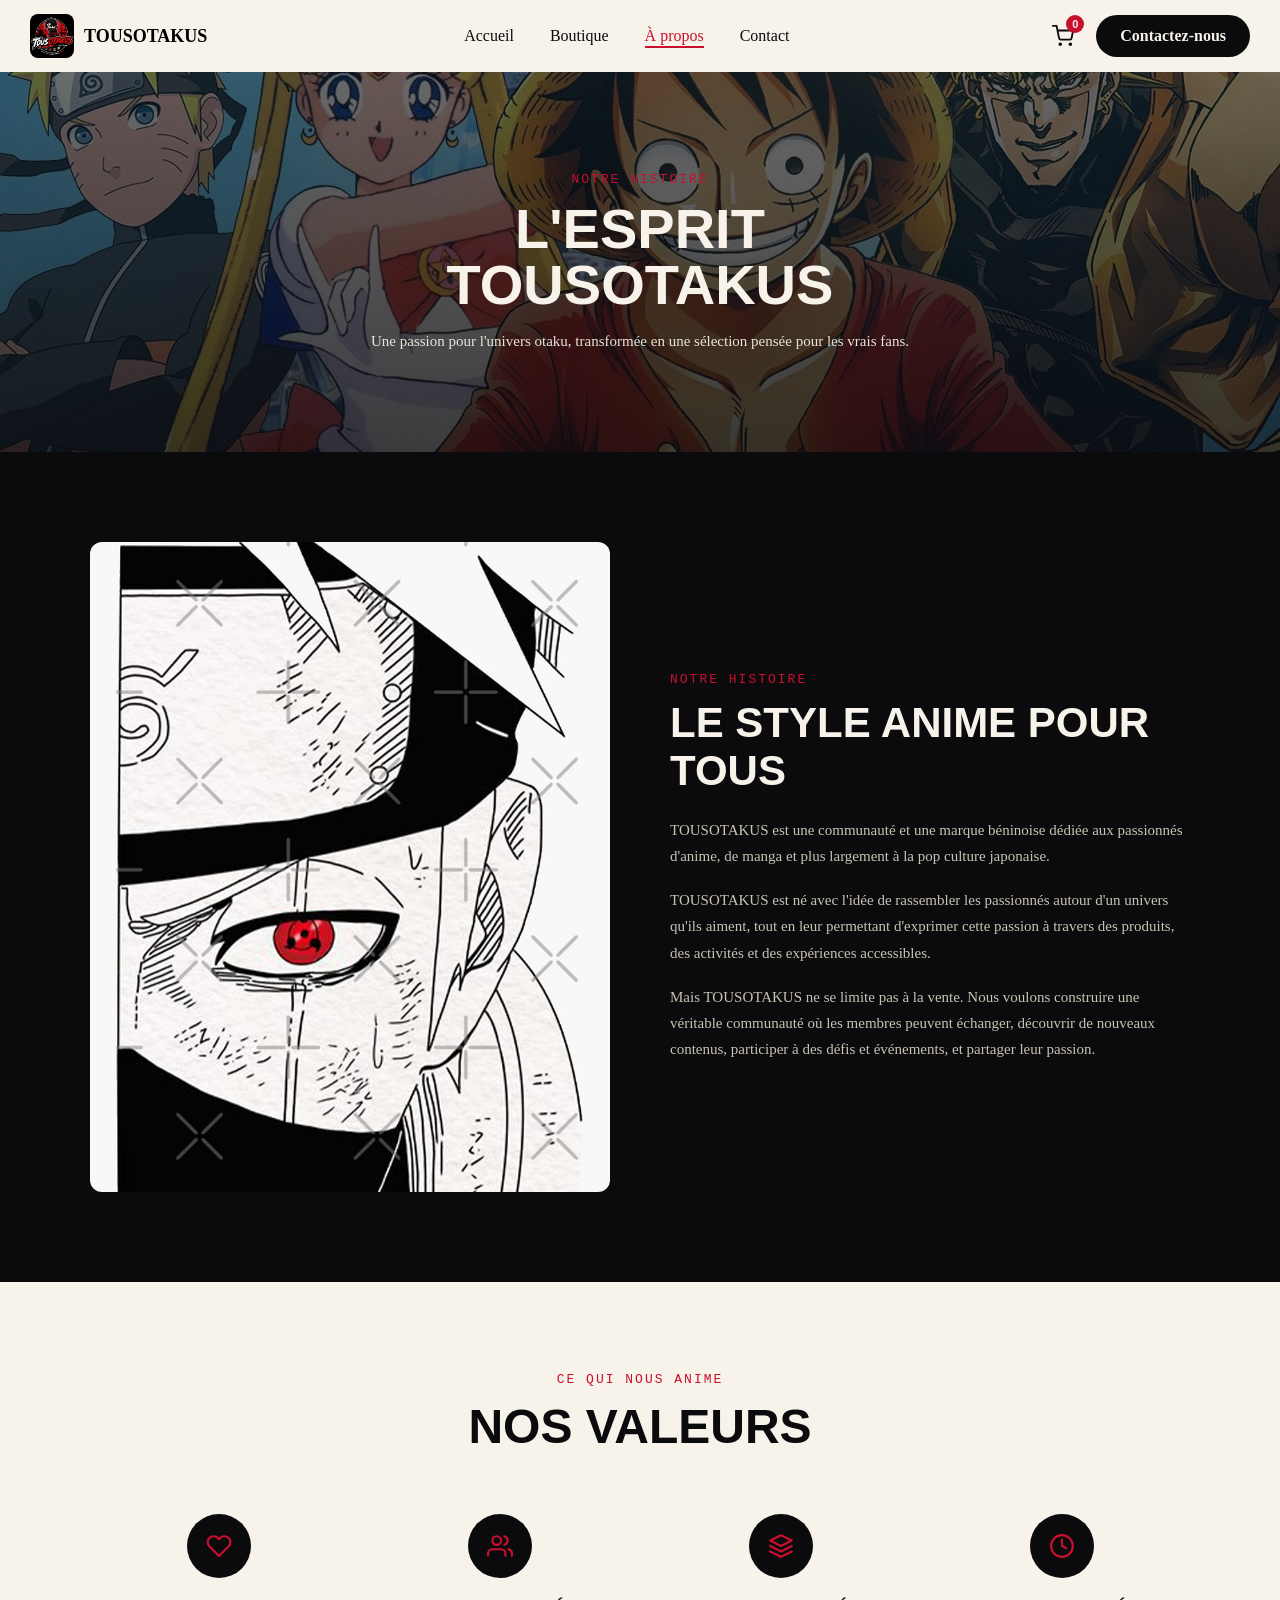
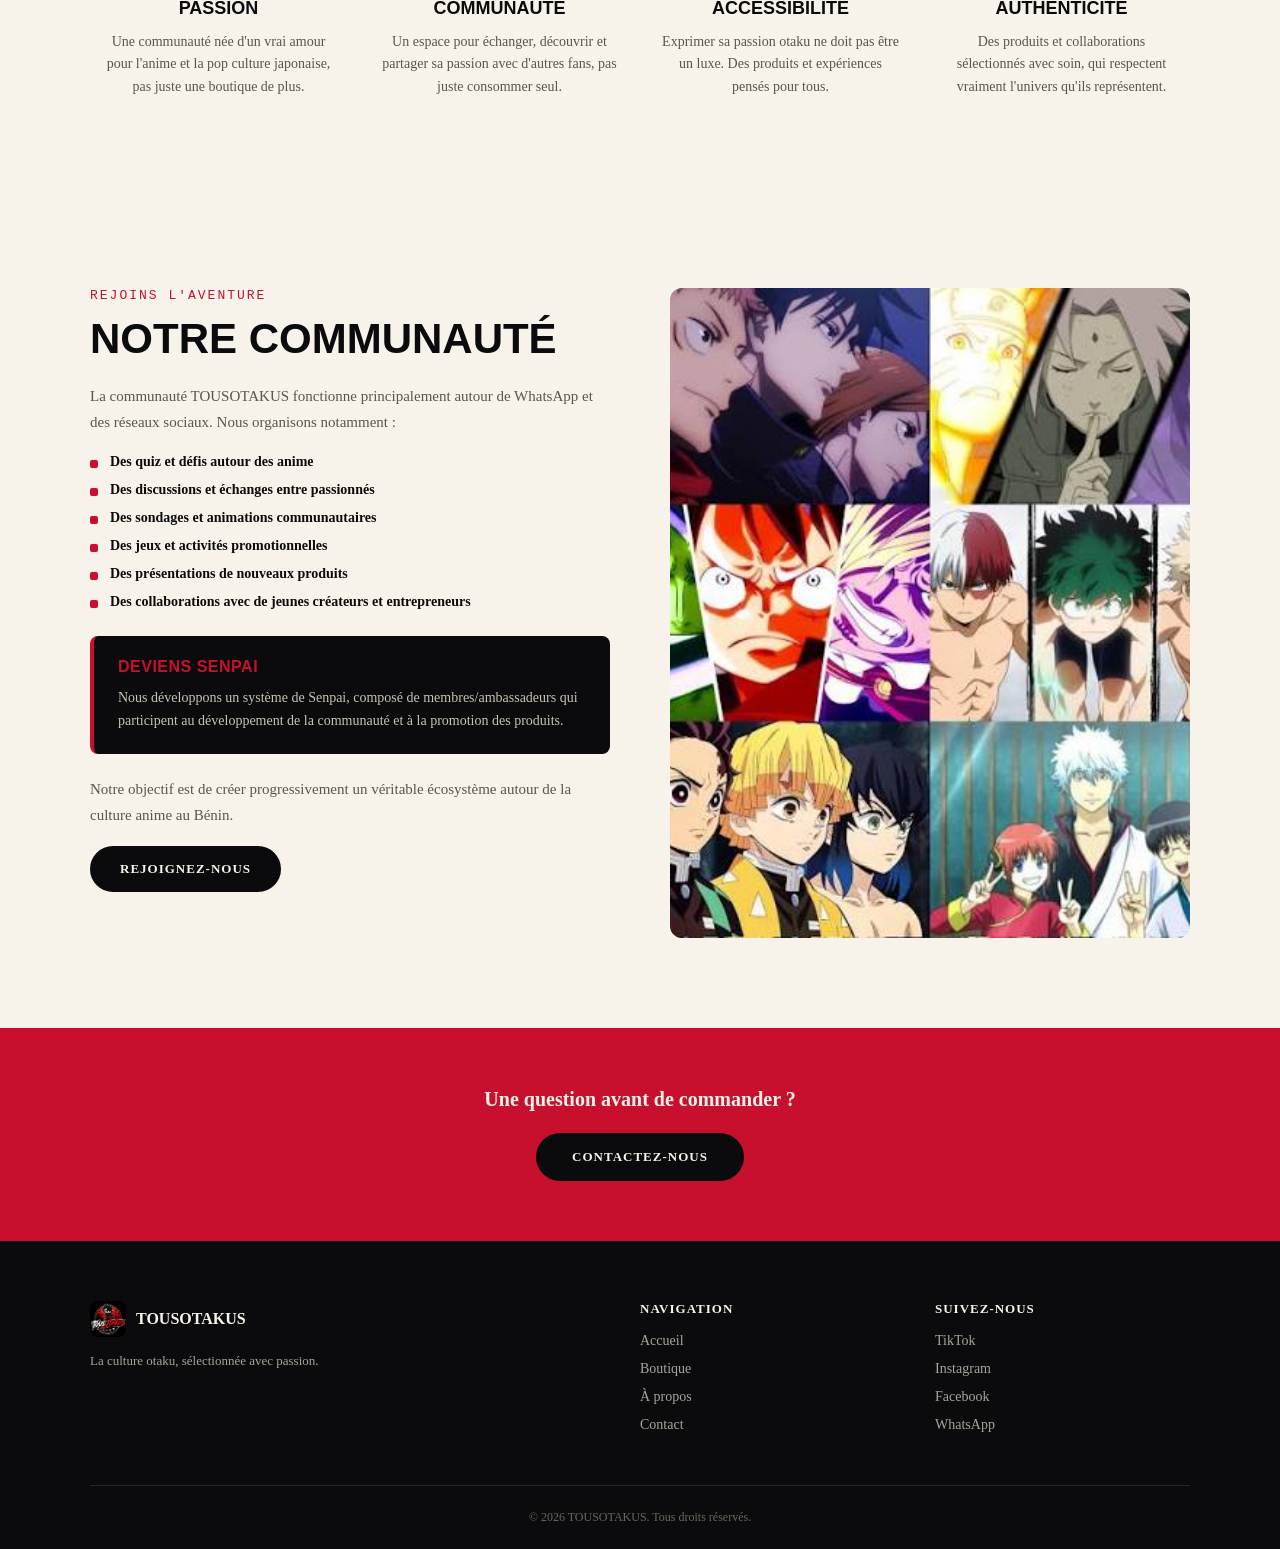
==== commit c97d6eda: "ajout d'effets sur les pages contact et a propos" ====
--- a/apropos.html
+++ b/apropos.html
@@ -53,8 +53,8 @@
     <!-- header-->
      <section class="page-hero" id="apropos-hero">
         <div class="page-hero-overlay"></div>
-        <div class="page-hero-content">
-            <span class="page-hero-tag">Notre Histoire</span>
+        <div class="page-hero-content reveal">
+            <span class="page-hero-tag reveal-group">Notre Histoire</span>
             <h1>L'esprit TOUSOTAKUS</h1>
             <p>Une passion pour l'univers otaku, transformée en une sélection pensée pour les vrais fans.</p>
         </div>
@@ -62,13 +62,13 @@
 
     <!--recit-->
     <section class="story-section">
-        <div class="story-container">
-            <div class="story-img-wrap">
+        <div class="story-container reveal">
+            <div class="story-img-wrap reveal-group">
                 <img src="images/apropos.jpg" alt="TOUSOTAKUS">
             </div>
 
-            <div class="story-text">
-                <span class="story-tag">Notre Histoire</span>
+            <div class="story-text reveal-group">
+                <span class="story-tag reveal-group">Notre Histoire</span>
                 <h2>Le Style Anime Pour Tous</h2>
                 <p>TOUSOTAKUS est une communauté et une marque béninoise dédiée aux passionnés d'anime, de manga et plus largement à la pop culture japonaise.</p>
                 <p>TOUSOTAKUS est né avec l'idée de rassembler les passionnés autour d'un univers qu'ils aiment, tout en leur permettant d'exprimer cette passion à travers des produits, des activités et des expériences accessibles.</p>
@@ -79,13 +79,13 @@
 
     <!--ce qui nous anime-->
     <section class="values-section">
-        <div class="values-header">
-            <span class="values-tag">Ce Qui Nous Anime</span>
+        <div class="values-header reveal">
+            <span class="values-tag reveal-group">Ce Qui Nous Anime</span>
             <h2>Nos Valeurs</h2>
         </div>
 
-        <div class="values-grid">
-            <div class="value-card">
+        <div class="values-grid reveal">
+            <div class="value-card reveal-group">
                 <div class="value-icon-wrap">
                     <svg xmlns="http://www.w3.org/2000/svg" width="26" height="26" viewBox="0 0 24 24" fill="none" stroke="currentColor" stroke-width="2" stroke-linecap="round" stroke-linejoin="round"><path d="M20.84 4.61a5.5 5.5 0 0 0-7.78 0L12 5.67l-1.06-1.06a5.5 5.5 0 0 0-7.78 7.78l1.06 1.06L12 21.23l7.78-7.78 1.06-1.06a5.5 5.5 0 0 0 0-7.78z"></path></svg>
                 </div>
@@ -93,7 +93,7 @@
                 <p>Une communauté née d'un vrai amour pour l'anime et la pop culture japonaise, pas juste une boutique de plus.</p>
             </div>
 
-            <div class="value-card">
+            <div class="value-card reveal-group">
                 <div class="value-icon-wrap">
                     <svg xmlns="http://www.w3.org/2000/svg" width="26" height="26" viewBox="0 0 24 24" fill="none" stroke="currentColor" stroke-width="2" stroke-linecap="round" stroke-linejoin="round"><path d="M17 21v-2a4 4 0 0 0-4-4H5a4 4 0 0 0-4 4v2"></path><circle cx="9" cy="7" r="4"></circle><path d="M23 21v-2a4 4 0 0 0-3-3.87"></path><path d="M16 3.13a4 4 0 0 1 0 7.75"></path></svg>
                 </div>
@@ -101,7 +101,7 @@
                 <p>Un espace pour échanger, découvrir et partager sa passion avec d'autres fans, pas juste consommer seul.</p>
             </div>
 
-            <div class="value-card">
+            <div class="value-card reveal-group">
                 <div class="value-icon-wrap">
                     <svg xmlns="http://www.w3.org/2000/svg" width="26" height="26" viewBox="0 0 24 24" fill="none" stroke="currentColor" stroke-width="2" stroke-linecap="round" stroke-linejoin="round"><path d="M12 2L2 7l10 5 10-5-10-5z"></path><path d="M2 17l10 5 10-5"></path><path d="M2 12l10 5 10-5"></path></svg>
                 </div>
@@ -109,7 +109,7 @@
                 <p>Exprimer sa passion otaku ne doit pas être un luxe. Des produits et expériences pensés pour tous.</p>
             </div>
 
-            <div class="value-card">
+            <div class="value-card reveal-group">
                 <div class="value-icon-wrap">
                     <svg xmlns="http://www.w3.org/2000/svg" width="26" height="26" viewBox="0 0 24 24" fill="none" stroke="currentColor" stroke-width="2" stroke-linecap="round" stroke-linejoin="round"><circle cx="12" cy="12" r="10"></circle><path d="M12 6v6l4 2"></path></svg>
                 </div>
@@ -121,14 +121,14 @@
 
     <!--communauté-->
     <section class="community-detail-section" id="communaute">
-        <div class="community-detail-container">
-            <div class="community-detail-text">
-                <span class="community-tag">Rejoins l'aventure</span>
+        <div class="community-detail-container reveal">
+            <div class="community-detail-text reveal">
+                <span class="community-tag reveal-group">Rejoins l'aventure</span>
                 <h2>Notre Communauté</h2>
 
                 <p>La communauté TOUSOTAKUS fonctionne principalement autour de WhatsApp et des réseaux sociaux. Nous organisons notamment :</p>
 
-                <ul class="community-features">
+                <ul class="community-features reveal-group">
                     <li>Des quiz et défis autour des anime</li>
                     <li>Des discussions et échanges entre passionnés</li>
                     <li>Des sondages et animations communautaires</li>
@@ -137,7 +137,7 @@
                     <li>Des collaborations avec de jeunes créateurs et entrepreneurs</li>
                 </ul>
 
-                <div class="senpai-box">
+                <div class="senpai-box reveal-group">
                     <h4>Deviens Senpai</h4>
                     <p>Nous développons un système de Senpai, composé de membres/ambassadeurs qui participent au développement de la communauté et à la promotion des produits.</p>
                 </div>
@@ -147,22 +147,22 @@
                 <a href="https://wa.me/22900000000" target="_blank" class="community-btn">Rejoignez-nous</a>
             </div>
 
-            <div class="community-detail-img-wrap">
+            <div class="community-detail-img-wrap reveal-group">
                 <img src="images/communaute.jpg" alt="Communauté TOUSOTAKUS">
             </div>
         </div>
     </section>
 
-        <!--CTA-->
-    <section class="final-cta">
+    <!--CTA-->
+    <section class="final-cta reveal-group">
         <p>Une question avant de commander ?</p>
         <a href="https://wa.me/22900000000" target="_blank" class="final-cta-btn">Contactez-nous</a>
     </section>
 
     <!--footer-->
     <footer class="site-footer">
-        <div class="footer-top">
-            <div class="footer-brand">
+        <div class="footer-top reveal">
+            <div class="footer-brand reveal-group">
                 <div class="footer-logo">
                     <img src="images/logo.jpeg" alt="TOUSOTAKUS">
                     <span>TOUSOTAKUS</span>
@@ -170,7 +170,7 @@
                 <p>La culture otaku, sélectionnée avec passion.</p>
             </div>
 
-            <div class="footer-links">
+            <div class="footer-links reveal-group">
                 <h4>Navigation</h4>
                 <a href="index.html">Accueil</a>
                 <a href="boutique.html">Boutique</a>
@@ -178,7 +178,7 @@
                 <a href="contact.html">Contact</a>
             </div>
 
-            <div class="footer-socials">
+            <div class="footer-socials reveal-group">
                 <h4>Suivez-nous</h4>
                 <a href="#" target="_blank">TikTok</a>
                 <a href="#" target="_blank">Instagram</a>
@@ -187,11 +187,11 @@
             </div>
         </div>
 
-        <div class="footer-bottom">
+        <div class="footer-bottom reveal-group">
             <p>© 2026 TOUSOTAKUS. Tous droits réservés.</p>
         </div>
     </footer>
 
-
+    <script src="./js/scripts.js"></script>
 </body>
 </html>
--- a/styles/styles.css
+++ b/styles/styles.css
@@ -1864,4 +1864,156 @@
   .community-detail-img-wrap{
     position:static;
   }
+}
+
+/* ===== SECTION CONTACT ===== */
+.contact-section{
+  background:#f7f3ea;
+  padding:90px 40px;
+}
+
+.contact-container{
+  max-width:1100px;
+  margin:0 auto;
+  display:grid;
+  grid-template-columns:1.3fr 1fr;
+  gap:60px;
+  align-items:start;
+}
+
+/* ----- Formulaire ----- */
+.contact-form-wrap h2{
+  font-family:'Anton', sans-serif;
+  color:#0b0b0d;
+  font-size:clamp(26px, 4vw, 36px);
+  text-transform:uppercase;
+  margin-bottom:28px;
+}
+
+.contact-form{
+  display:flex;
+  flex-direction:column;
+  gap:16px;
+}
+
+.form-row{
+  display:flex;
+  gap:16px;
+}
+
+.contact-form input,
+.contact-form textarea{
+  width:100%;
+  border:none;
+  border-radius:30px;
+  padding:16px 22px;
+  font-family:'Noto Sans', sans-serif;
+  font-size:14px;
+  color:#0b0b0d;
+  background:#ffffff;
+  box-shadow:0 2px 6px rgba(11,11,13,0.06);
+  outline:none;
+  transition:box-shadow 0.25s ease;
+}
+
+.contact-form textarea{
+  border-radius:20px;         /* moins arrondi qu'un input, plus adapté à un bloc plus haut */
+  resize:vertical;
+  min-height:120px;
+}
+
+.contact-form input:focus,
+.contact-form textarea:focus{
+  box-shadow:0 0 0 2px #c8102e;   /* léger contour rouge au focus, feedback clair */
+}
+
+.contact-form input::placeholder,
+.contact-form textarea::placeholder{
+  color:#a8a49a;
+}
+
+.contact-submit-btn{
+  align-self:flex-start;
+  background:#c8102e;
+  color:#f7f3ea;
+  border:none;
+  padding:15px 36px;
+  border-radius:30px;
+  font-weight:700;
+  font-size:13px;
+  text-transform:uppercase;
+  letter-spacing:1px;
+  cursor:pointer;
+  transition:background 0.3s ease;
+}
+
+.contact-submit-btn:hover{
+  background:#0b0b0d;
+}
+
+/* ----- Infos ----- */
+.contact-info-wrap h2{
+  font-family:'Anton', sans-serif;
+  color:#0b0b0d;
+  font-size:clamp(26px, 4vw, 36px);
+  text-transform:uppercase;
+  margin-bottom:28px;
+}
+
+.contact-info-list{
+  list-style:none;
+  display:flex;
+  flex-direction:column;
+  gap:18px;
+  margin-bottom:34px;
+}
+
+.contact-info-list li{
+  display:flex;
+  flex-direction:column;
+  gap:4px;
+  padding-bottom:16px;
+  border-bottom:1px solid #e4ddca;
+}
+
+.info-label{
+  font-family:'Space Mono', monospace;
+  color:#c8102e;
+  font-size:11px;
+  text-transform:uppercase;
+  letter-spacing:1px;
+}
+
+.info-value{
+  color:#0b0b0d;
+  font-size:15px;
+  font-weight:600;
+}
+
+.contact-socials{
+  display:flex;
+  gap:20px;
+}
+
+.contact-socials a{
+  color:#5a564c;
+  text-decoration:none;
+  font-size:13px;
+  font-weight:700;
+  text-transform:uppercase;
+  letter-spacing:0.5px;
+  transition:color 0.25s ease;
+}
+
+.contact-socials a:hover{
+  color:#c8102e;
+}
+
+@media(max-width:800px){
+  .contact-container{
+    grid-template-columns:1fr;
+  }
+  .form-row{
+    flex-direction:column;
+  }
 }
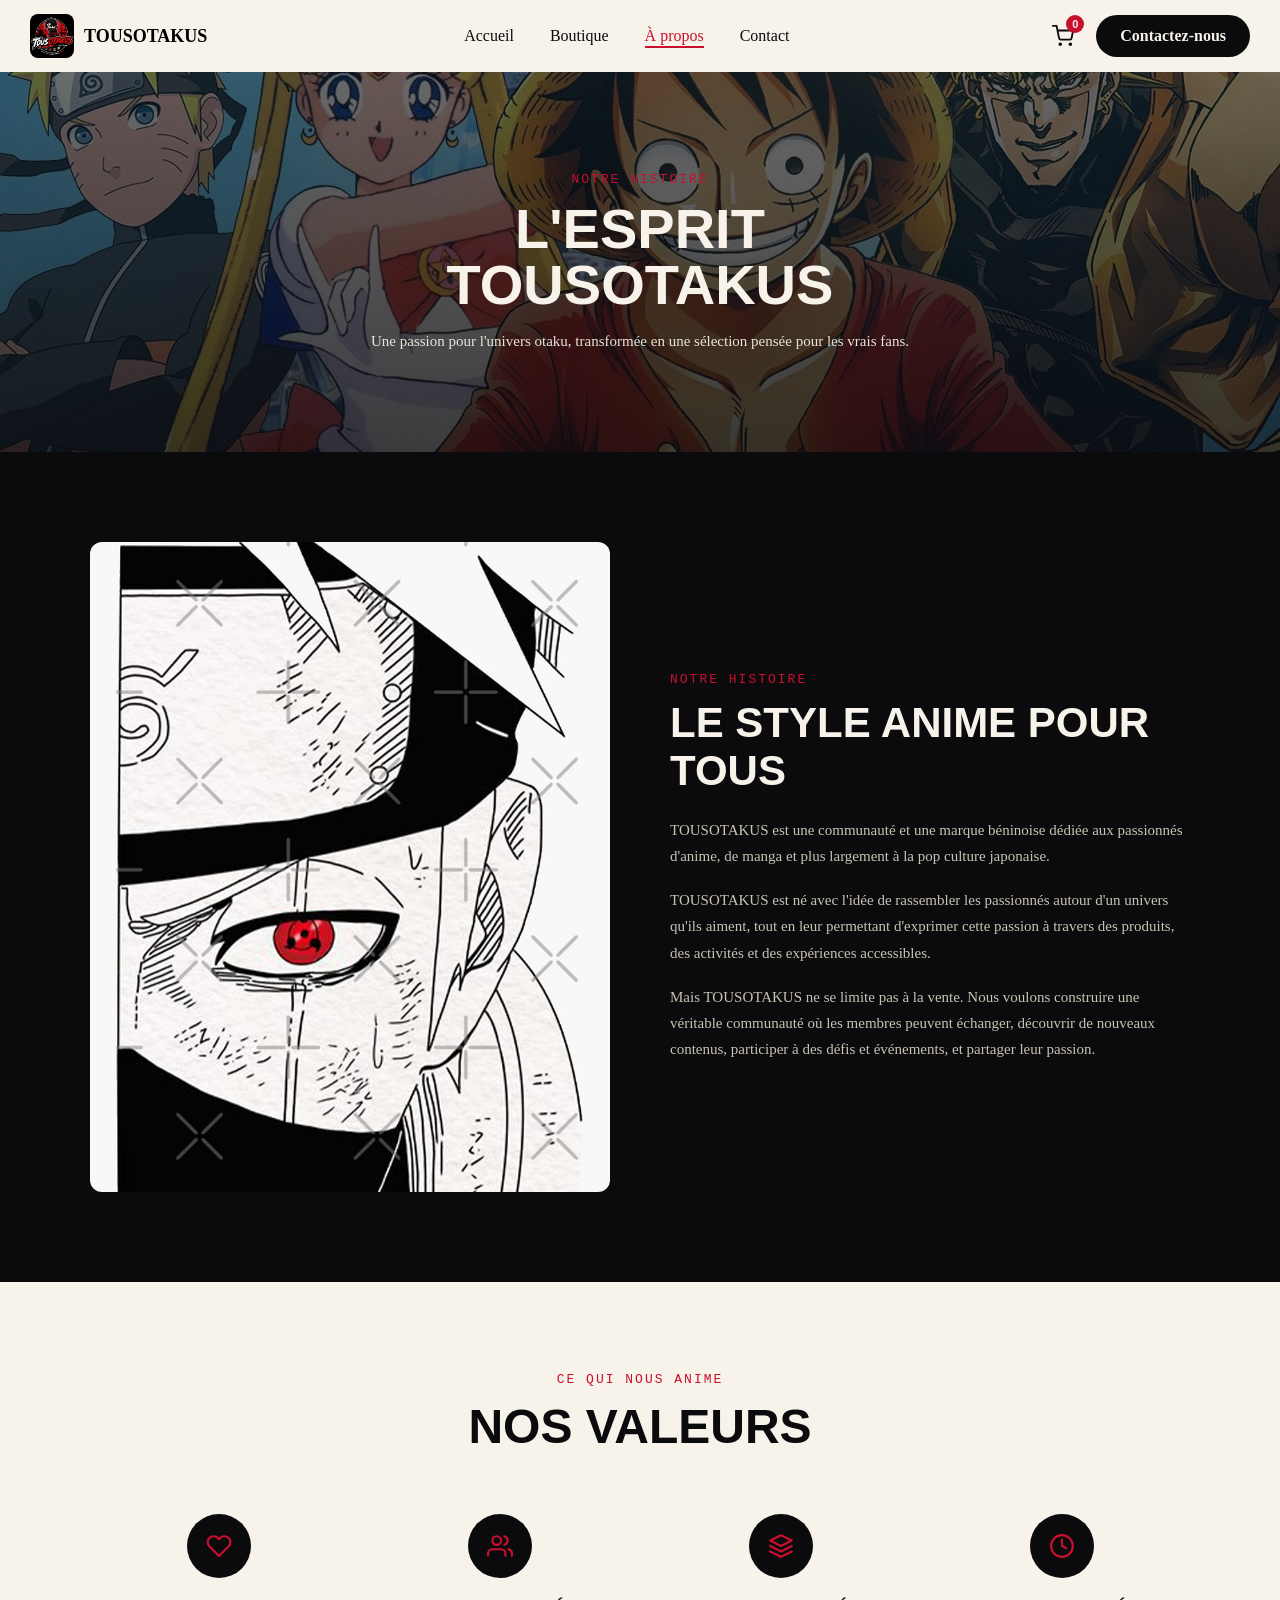
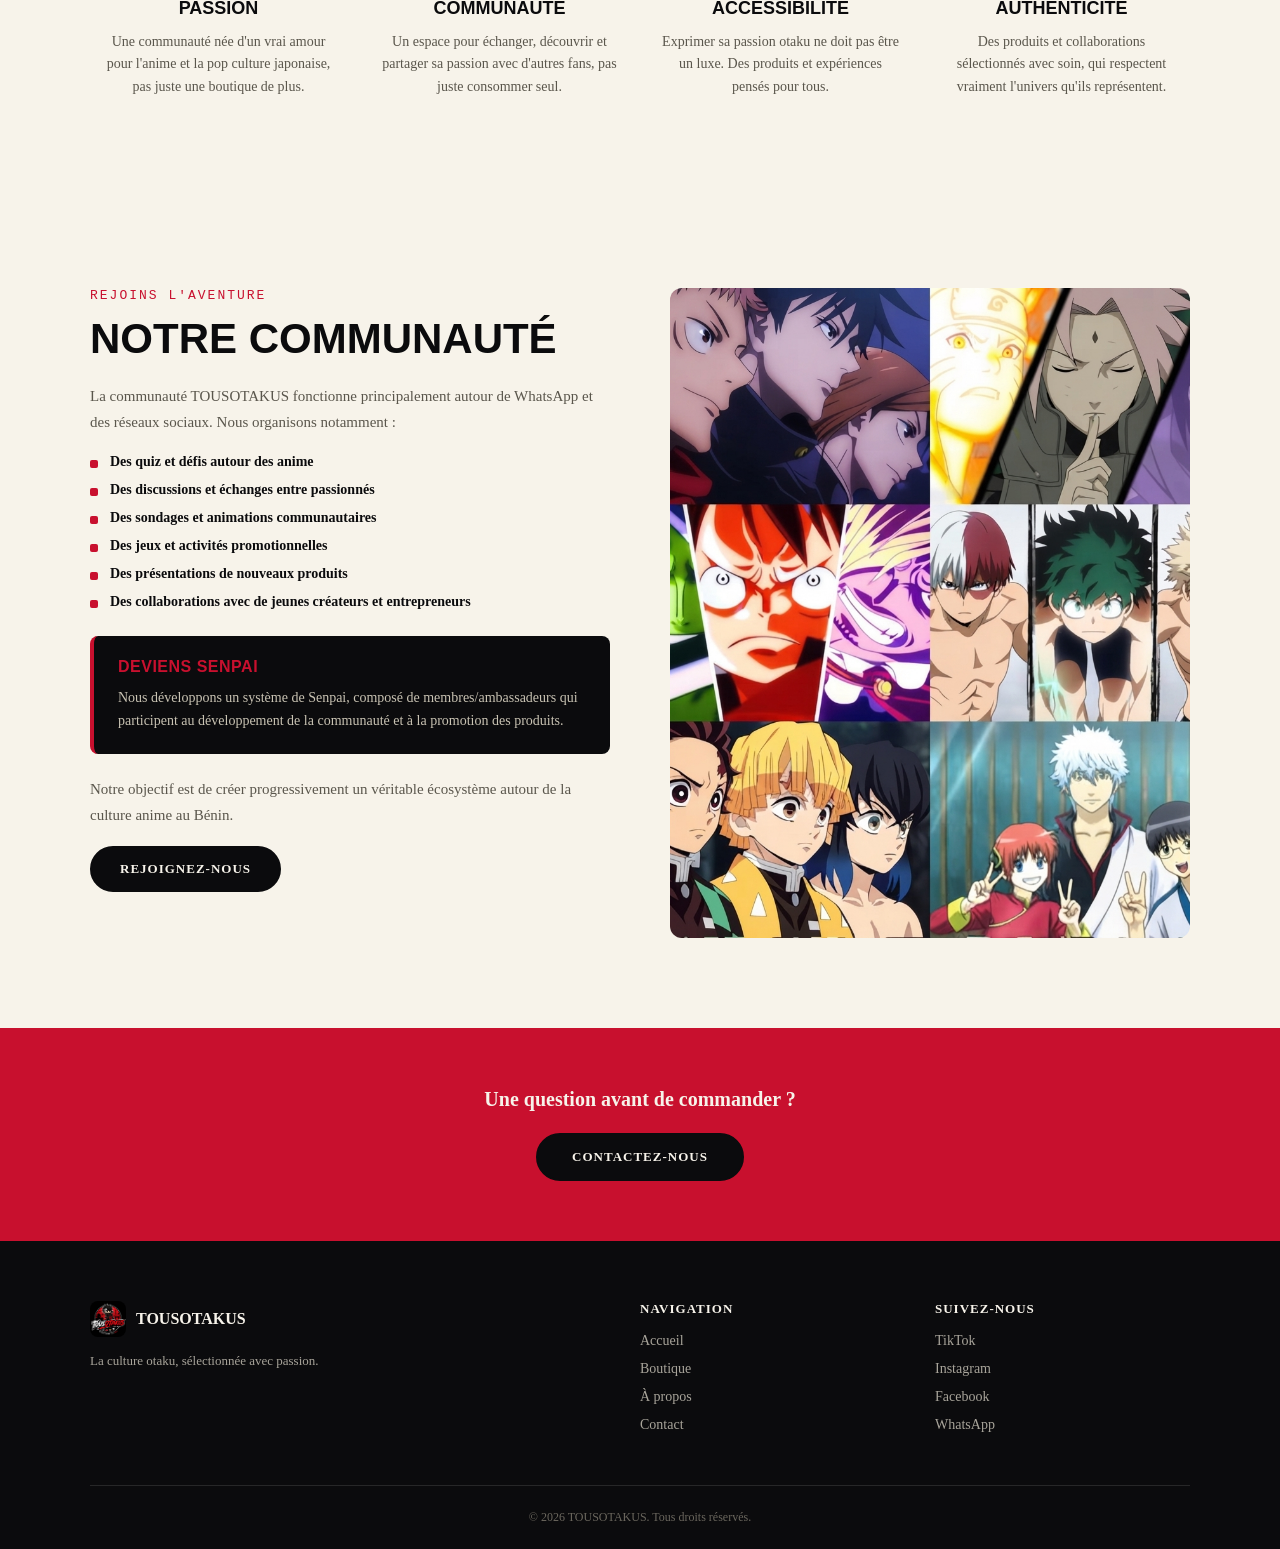
==== commit 80a22fa5: "modification sur toutes les pages comme les liens,... Ajout du bouton burger" ====
--- a/apropos.html
+++ b/apropos.html
@@ -14,7 +14,7 @@
                 <span class="logo-text">TOUSOTAKUS</span>
             </div>
 
-            <nav>
+            <nav id="mainNav">
                 <ul>
                     <li><a href="./index.html">Accueil</a></li>
                     <li><a href="./boutique.html">Boutique</a></li>
@@ -32,8 +32,16 @@
                     </svg>
                     <span class="cart-count">0</span>
                 </button>
-                <a href="#contact" class="cta-btn">Contactez-nous</a>
-            </div>
+                <a href="contact.html" class="cta-btn">Contactez-nous</a>
+            </div>
+
+            <!-- bouton hamburger -->
+            <button class="burger-btn" id="burgerBtn" aria-label="Menu">
+                <span></span>
+                <span></span>
+                <span></span>
+            </button>
+
             <!-- Panier -->
             <div class="overlay" id="overlay" onclick="toggleCart(false)"></div>
                 <div class="cart-panel" id="cart-panel">
@@ -144,11 +152,11 @@
 
                 <p>Notre objectif est de créer progressivement un véritable écosystème autour de la culture anime au Bénin.</p>
 
-                <a href="https://wa.me/22900000000" target="_blank" class="community-btn">Rejoignez-nous</a>
+                <a href="https://wa.me/2290192262407?text=Bonjour, je voudrais rejoindre la communaut%C3%A9 TOUSOTAKUS !" target="_blank" class="community-btn">Rejoignez-nous</a>
             </div>
 
             <div class="community-detail-img-wrap reveal-group">
-                <img src="images/communaute.jpg" alt="Communauté TOUSOTAKUS">
+                <img src="images/communaute.png" alt="Communauté TOUSOTAKUS">
             </div>
         </div>
     </section>
@@ -156,7 +164,7 @@
     <!--CTA-->
     <section class="final-cta reveal-group">
         <p>Une question avant de commander ?</p>
-        <a href="https://wa.me/22900000000" target="_blank" class="final-cta-btn">Contactez-nous</a>
+        <a href="contact.html" target="_blank" class="final-cta-btn">Contactez-nous</a>
     </section>
 
     <!--footer-->
@@ -180,9 +188,9 @@
 
             <div class="footer-socials reveal-group">
                 <h4>Suivez-nous</h4>
-                <a href="#" target="_blank">TikTok</a>
-                <a href="#" target="_blank">Instagram</a>
-                <a href="#" target="_blank">Facebook</a>
+                <a href="https://www.tiktok.com/@tousotakus" target="_blank">TikTok</a>
+                <a href="https://www.instagram.com/tousotakus" target="_blank">Instagram</a>
+                <a href="https://www.facebook.com/tousotakus" target="_blank">Facebook</a>
                 <a href="https://wa.me/22900000000" target="_blank">WhatsApp</a>
             </div>
         </div>
--- a/styles/styles.css
+++ b/styles/styles.css
@@ -105,6 +105,73 @@
   justify-content:center;
 }
 
+
+/* bouton burger */
+.burger-btn{
+  display:none;
+  flex-direction:column;
+  justify-content:center;
+  gap:5px;
+  background:none;
+  border:none;
+  cursor:pointer;
+  padding:8px;
+  position:relative;
+  z-index:200;              /* AJOUT : reste au-dessus du panneau (150) et du header */
+}
+
+.burger-btn span{
+  width:24px;
+  height:2px;
+  background:#0b0b0d;
+  transition:transform 0.3s ease, opacity 0.3s ease;
+}
+
+/* quand le menu est ouvert, transforme les 3 traits en croix */
+.burger-btn.open span:nth-child(1){
+  transform:translateY(7px) rotate(45deg);
+}
+.burger-btn.open span:nth-child(2){
+  opacity:0;
+}
+.burger-btn.open span:nth-child(3){
+  transform:translateY(-7px) rotate(-45deg);
+}
+
+@media(max-width:860px){
+  nav#mainNav{
+    position:fixed;
+    top:0;
+    right:0;
+    height:100%;
+    width:280px;
+    max-width:80vw;
+    background:#f7f3ea;
+    z-index:150;
+    padding:100px 30px 30px;
+    transform:translateX(100%);   /* caché hors écran par défaut */
+    transition:transform 0.35s ease;
+    box-shadow:-4px 0 20px rgba(11,11,13,0.15);
+  }
+
+  nav#mainNav.open{
+    transform:translateX(0);       /* glisse depuis la droite quand ouvert */
+  }
+
+  nav#mainNav ul{
+    flex-direction:column;
+    gap:24px;
+  }
+
+  .burger-btn{
+    display:flex;                  /* visible seulement sous 860px */
+  }
+
+  .cta-btn{
+    display:none;                  /* cache le bouton Contactez-nous du header en mobile, pour ne pas surcharger — le menu suffit */
+  }
+}
+
 /* panier */
 .overlay{
   position:fixed; inset:0; background:rgba(11,11,13,0.6); z-index:200;
@@ -427,6 +494,12 @@
 @media(max-width:900px){
   .product-grid{
     grid-template-columns:repeat(2, 1fr);   /* passe à 2 par ligne sur mobile/tablette */
+  }
+}
+
+@media(max-width:420px){
+  .product-grid{
+    grid-template-columns:1fr;   /* une seule colonne sur les écrans très étroits */
   }
 }
 
@@ -1334,7 +1407,7 @@
 /* promo */
 .promo-banner{
     position:relative;
-    background-image:url('../images/promo-bg.jpg');
+    background-image:url('../images/promo-bg.png');
     background-size:cover;
     background-position:center;
     padding:120px 40px;
@@ -1990,25 +2063,6 @@
   font-weight:600;
 }
 
-.contact-socials{
-  display:flex;
-  gap:20px;
-}
-
-.contact-socials a{
-  color:#5a564c;
-  text-decoration:none;
-  font-size:13px;
-  font-weight:700;
-  text-transform:uppercase;
-  letter-spacing:0.5px;
-  transition:color 0.25s ease;
-}
-
-.contact-socials a:hover{
-  color:#c8102e;
-}
-
 @media(max-width:800px){
   .contact-container{
     grid-template-columns:1fr;
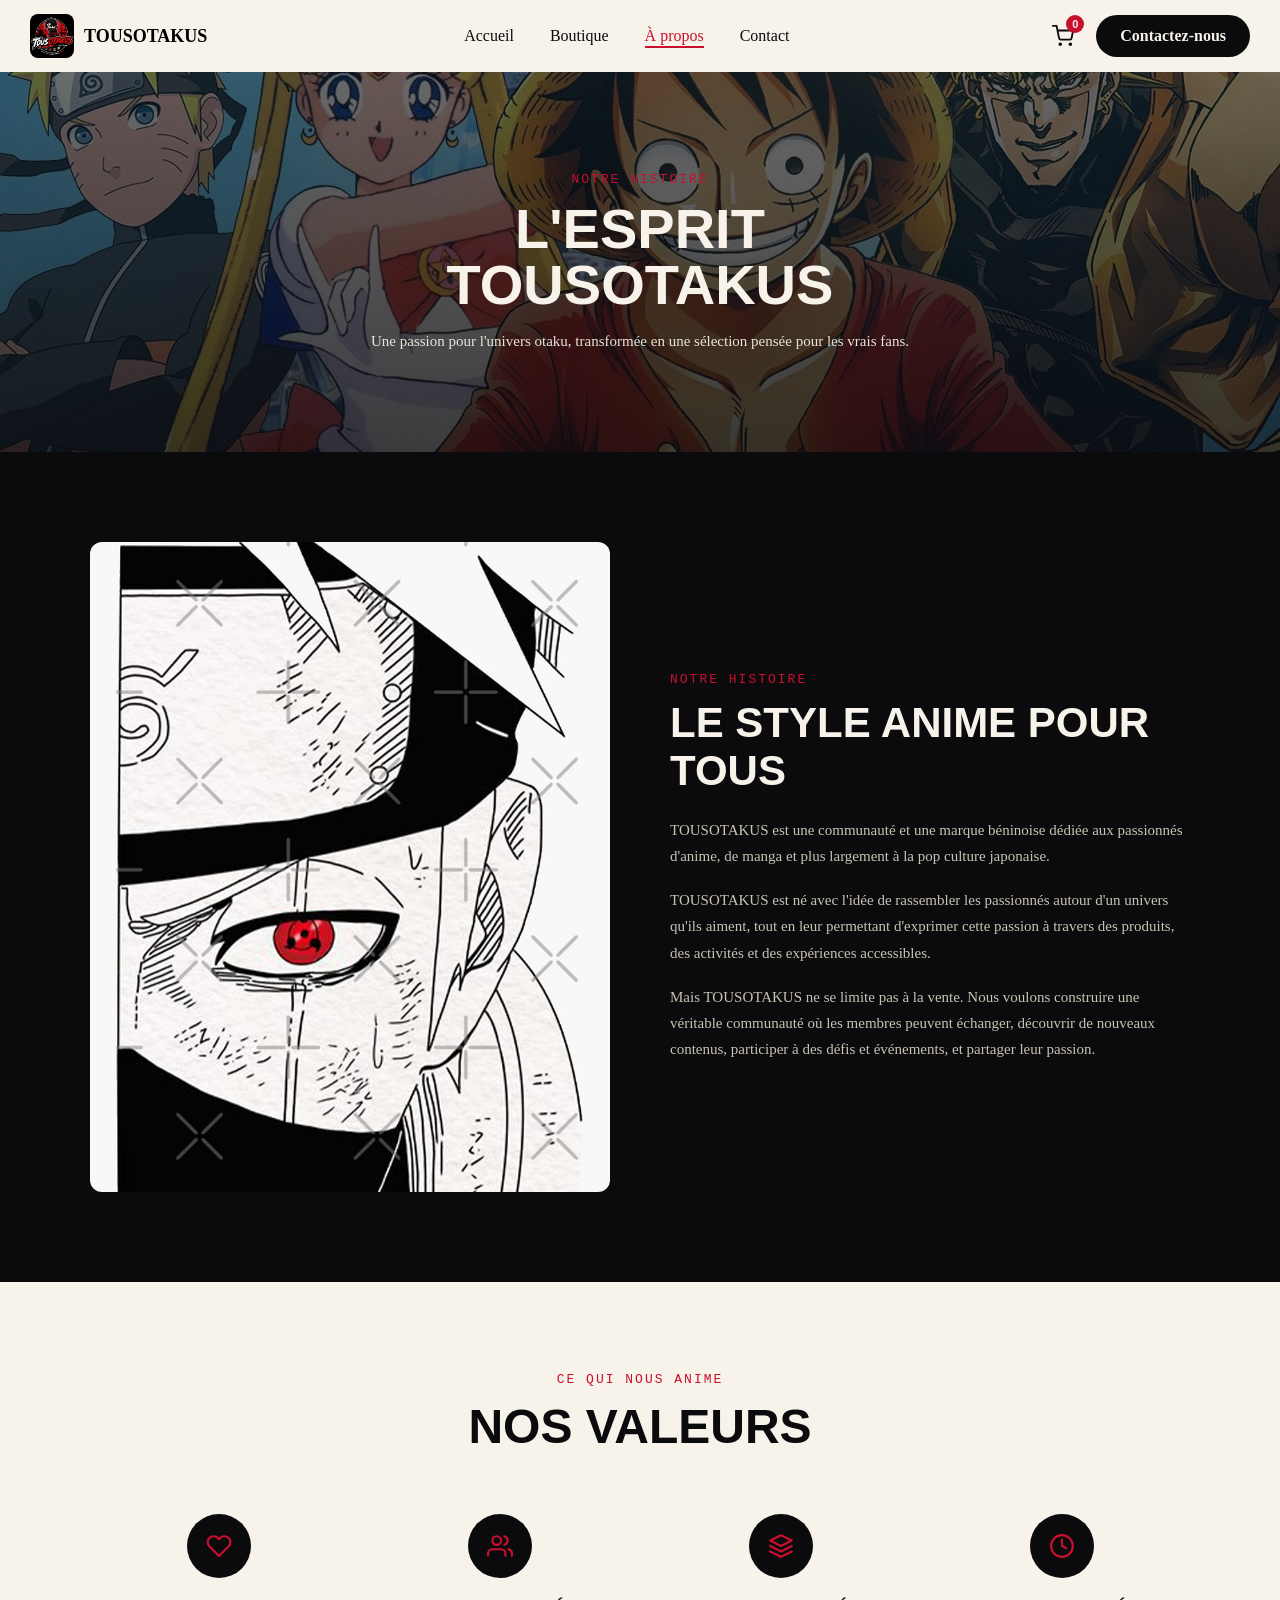
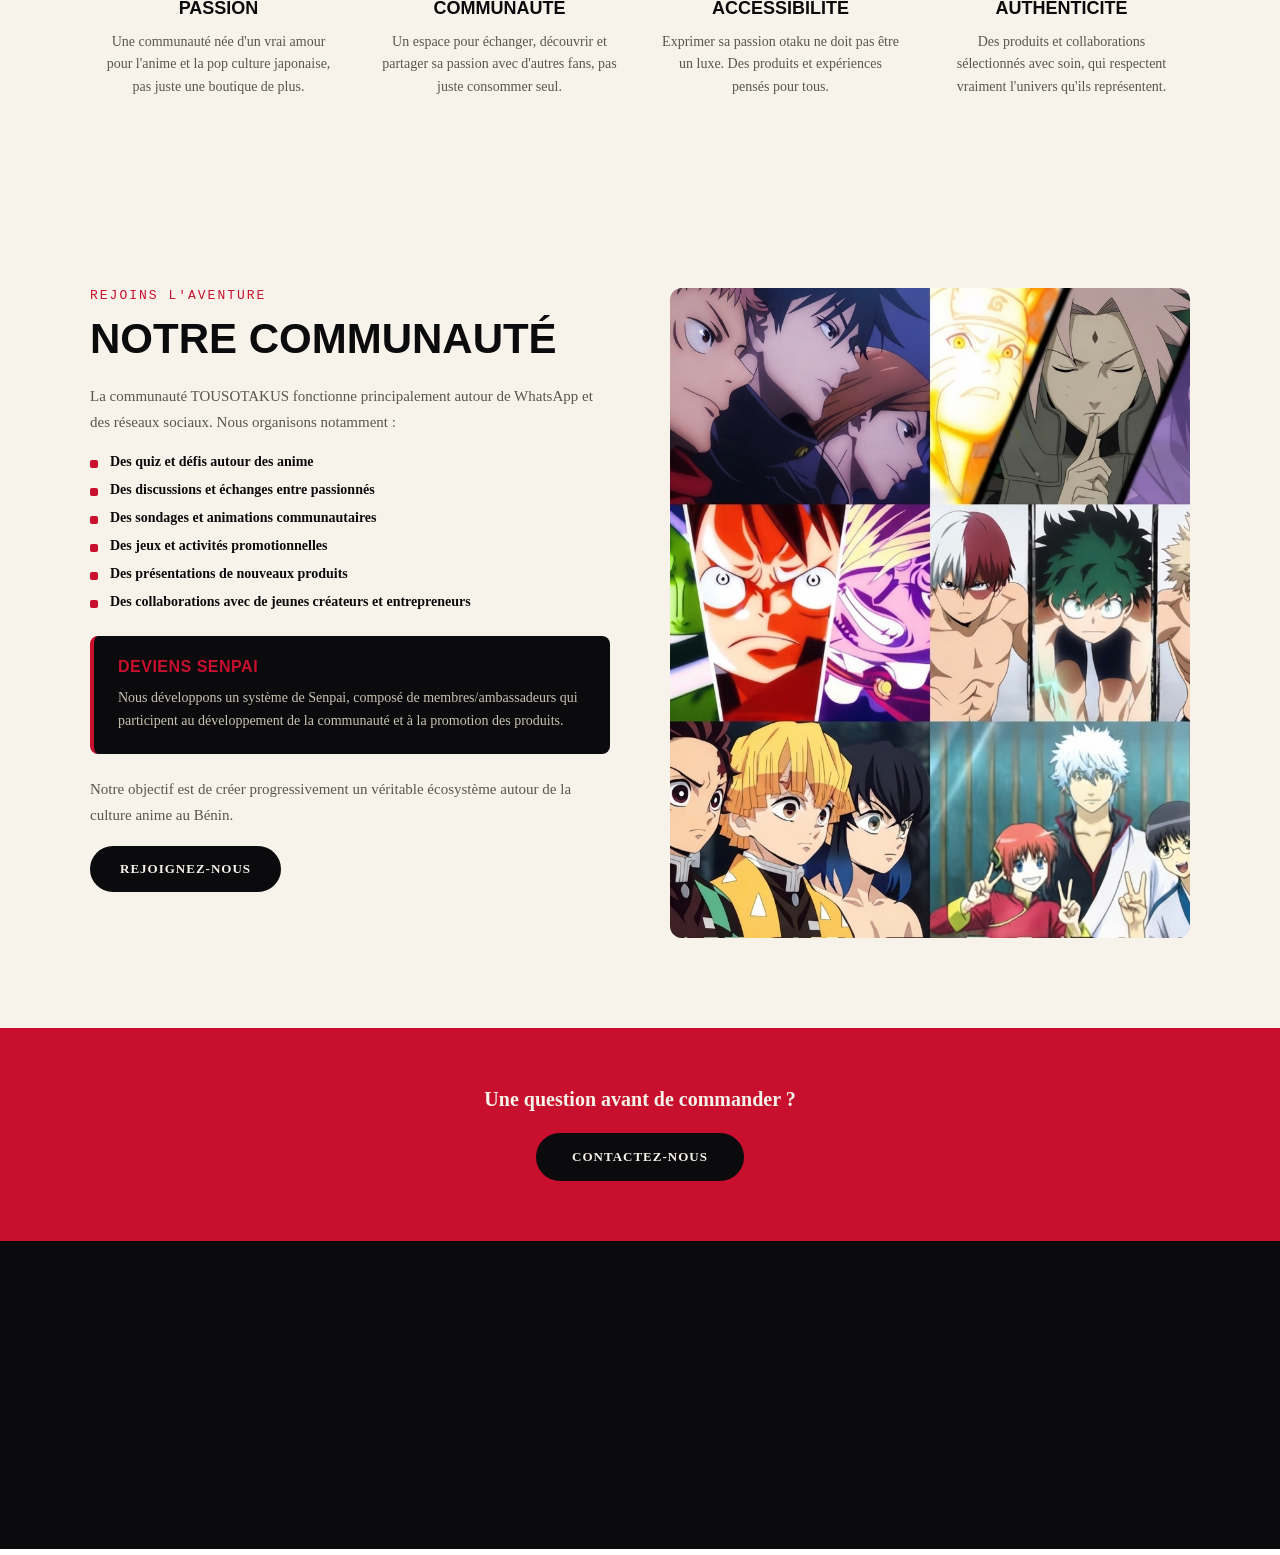
==== commit 083c1b3b: "modification des réseaux au niveau des footers" ====
--- a/apropos.html
+++ b/apropos.html
@@ -3,6 +3,7 @@
 <head>
     <meta charset="UTF-8">
     <meta name="viewport" content="width=device-width, initial-scale=1.0">
+    <link rel="stylesheet" href="https://cdnjs.cloudflare.com/ajax/libs/font-awesome/6.5.1/css/all.min.css">
     <link rel="stylesheet" href="./styles/styles.css">
     <title>A propos</title>
 </head>
@@ -152,7 +153,7 @@
 
                 <p>Notre objectif est de créer progressivement un véritable écosystème autour de la culture anime au Bénin.</p>
 
-                <a href="https://wa.me/2290192262407?text=Bonjour, je voudrais rejoindre la communaut%C3%A9 TOUSOTAKUS !" target="_blank" class="community-btn">Rejoignez-nous</a>
+                <a href="mailto:tousotakus.officiel@gmail.com?subject=Rejoindre la communauté TOUSOTAKUS&body=Bonjour, je voudrais rejoindre la communauté TOUSOTAKUS !" class="community-btn">Rejoignez-nous</a>
             </div>
 
             <div class="community-detail-img-wrap reveal-group">
@@ -188,10 +189,12 @@
 
             <div class="footer-socials reveal-group">
                 <h4>Suivez-nous</h4>
-                <a href="https://www.tiktok.com/@tousotakus" target="_blank">TikTok</a>
-                <a href="https://www.instagram.com/tousotakus" target="_blank">Instagram</a>
-                <a href="https://www.facebook.com/tousotakus" target="_blank">Facebook</a>
-                <a href="https://wa.me/22900000000" target="_blank">WhatsApp</a>
+                <div class="icon-row">
+                    <a href="https://www.tiktok.com/@agent20084?_r=1&_t=ZS-98qcLDR3pCf" target="_blank" aria-label="TikTok"><i class="fa-brands fa-tiktok"></i></a>
+                    <a href="https://www.instagram.com/tousotakus.officiel?igsh=anFscW9raW90cjIw" target="_blank" aria-label="Instagram"><i class="fa-brands fa-instagram"></i></a>
+                    <a href="https://www.facebook.com/profile.php?id=61593096757324" target="_blank" aria-label="Facebook"><i class="fa-brands fa-facebook"></i></a>
+                    <a href="https://wa.me/+2290159809951" target="_blank" aria-label="WhatsApp"><i class="fa-brands fa-whatsapp"></i></a>
+                </div>
             </div>
         </div>
 
--- a/styles/styles.css
+++ b/styles/styles.css
@@ -1174,6 +1174,35 @@
   font-size:12px;
 }
 
+.footer-socials{
+  display:flex;
+  flex-direction:column;
+}
+
+.footer-socials .icon-row{
+  display:flex;
+  gap:16px;
+}
+
+.footer-socials a{
+  display:inline-flex;
+  align-items:center;
+  justify-content:center;
+  width:38px;
+  height:38px;
+  border-radius:50%;
+  background:rgba(247,243,234,0.08);
+  color:#a8a49a;
+  font-size:16px;
+  transition:background 0.25s ease, color 0.25s ease, transform 0.25s ease;
+}
+
+.footer-socials a:hover{
+  background:#c8102e;
+  color:#f7f3ea;
+  transform:translateY(-3px);
+}
+
 @media(max-width:800px){
   .stats-grid{
     grid-template-columns:1fr;
